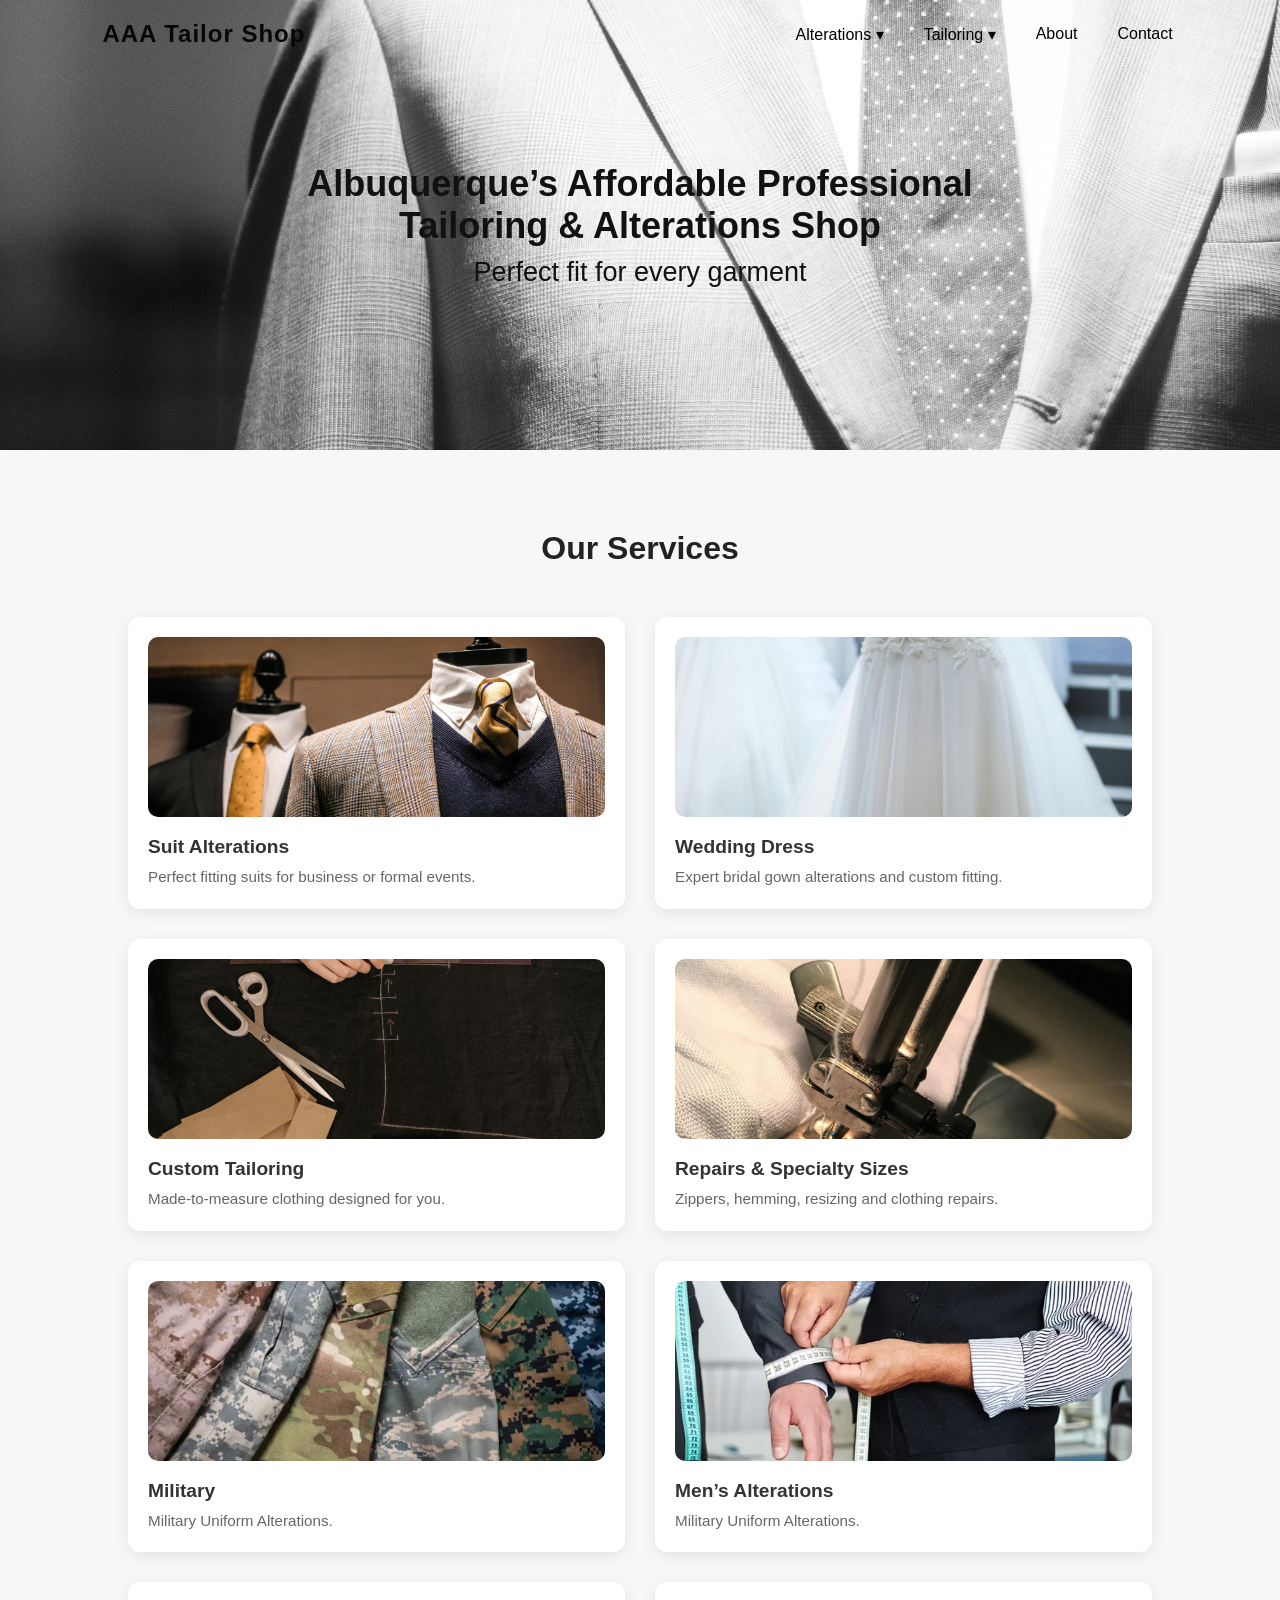
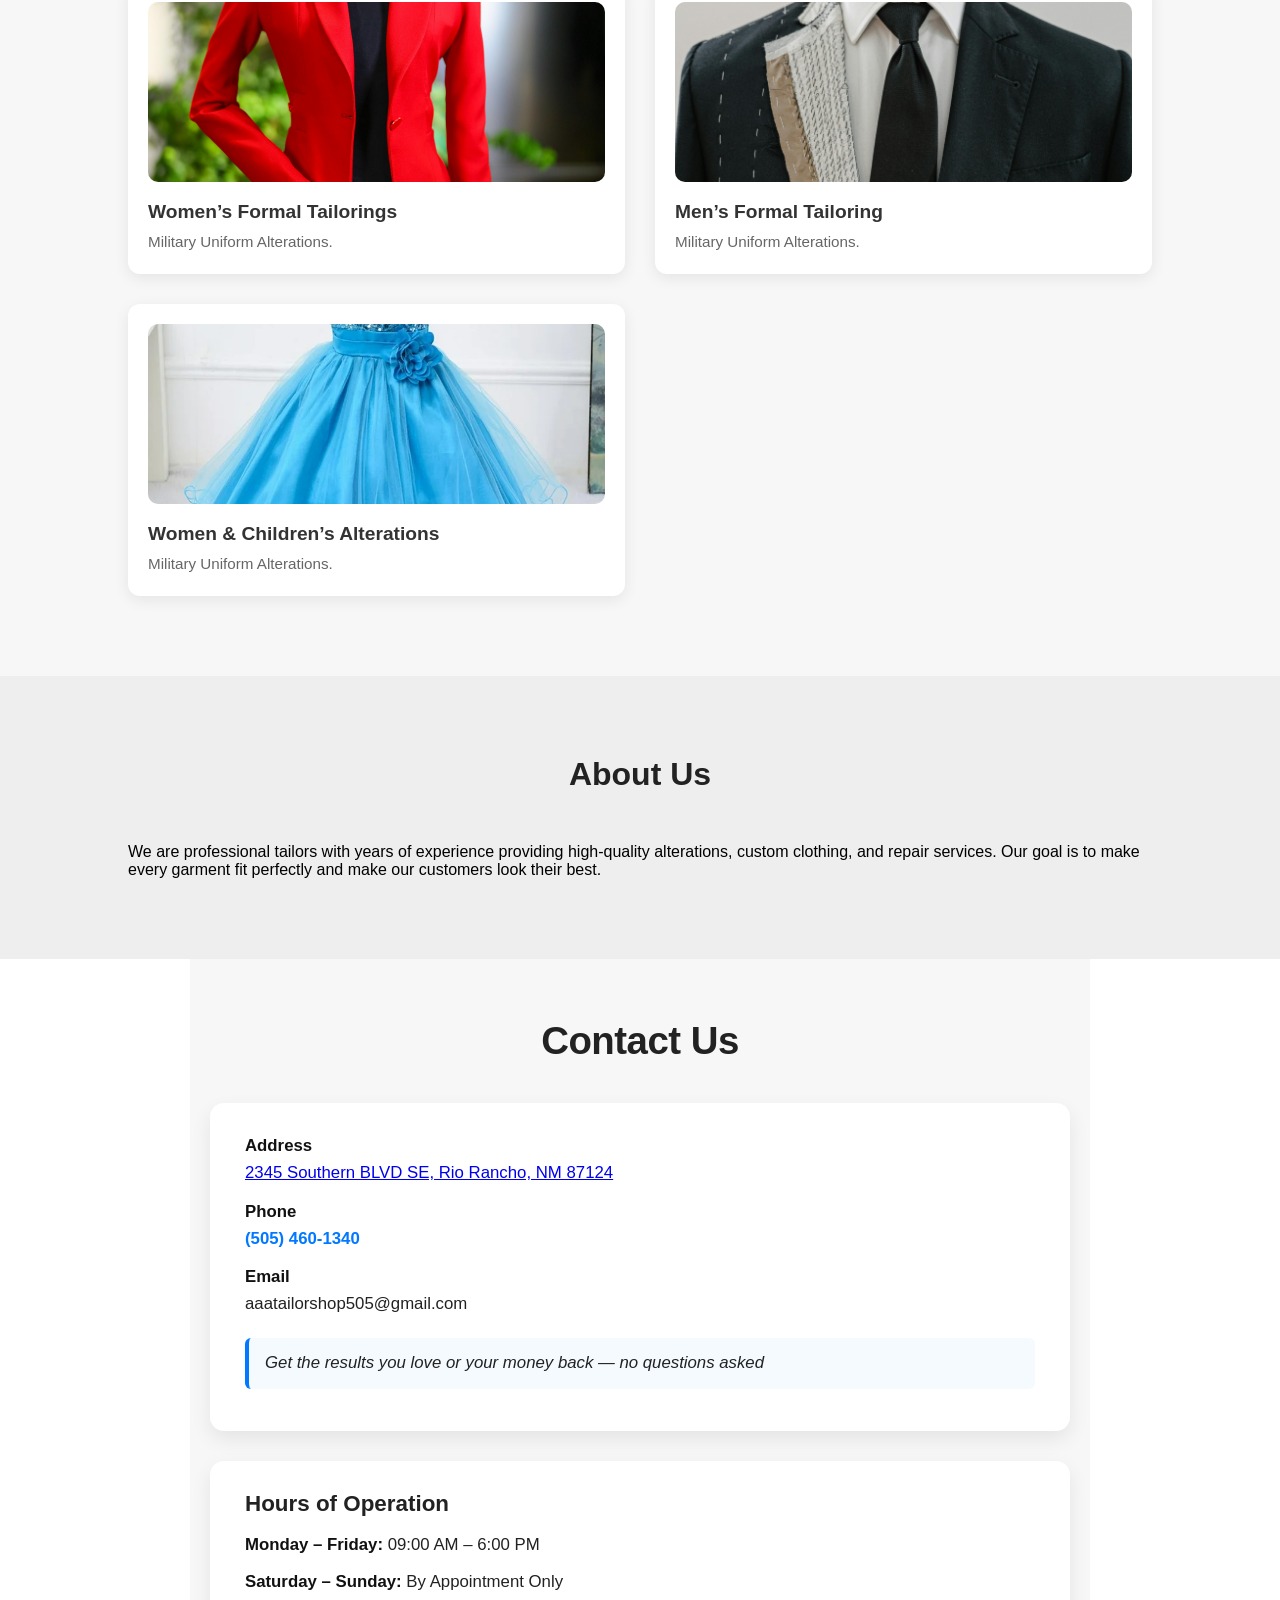
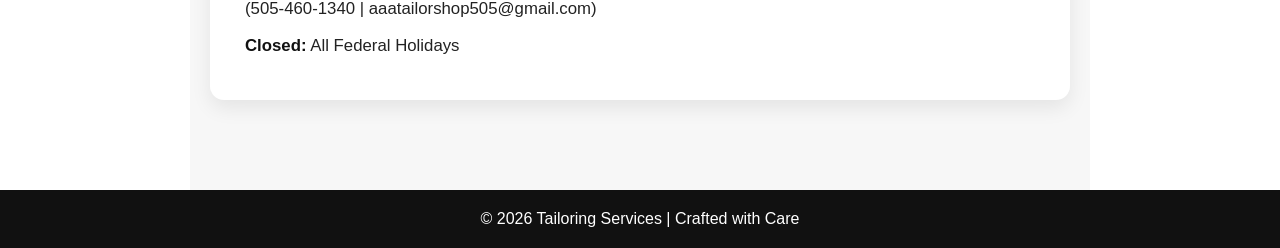
==== index.html @ 3f15ff2a "integrated css style code and fixed links" ====
<!DOCTYPE html>
<html lang="en">
<head>
<meta charset="UTF-8">
<meta name="viewport" content="width=device-width, initial-scale=1.0">

<title>AAA Tailor Shop</title>

<link rel="stylesheet" href="style.css">

</head>

<body>

<header>
    <nav>

        <h2 class="logo">AAA Tailor Shop</h2>

        <div class="hamburger" id="hamburger">
        <span></span>
        <span></span>
        <span></span>
        </div>

        <ul class="menu" id="menu">

            <!-- <li><a href="index.html">Home</a></li> -->

            <li class="dropdown">
                <a href="alterations.html">Alterations ▾</a>
                <ul class="submenu">
                    <li><a href="mensAlterations.html">Men's Alterations</a></li>
                    <li><a href="militaryUniformAlterations.html">Military Uniform Alterations</a></li>
                    <li><a href="womenAndChildrensAlteration.html">Women and Children's Alteration</a></li>
                    <li><a href="weddingAlterations.html">Wedding Alterations</a></li>
                    <li><a href="clothingRepairAndSpacialtySize.html">Clothing Repair and Specialty Sizes</a></li>
                </ul>
            </li>

            <li class="dropdown">
                <a href="tailoring.html">Tailoring ▾</a>
                <ul class="submenu">
                    <li><a href="customClothing.html">Custom Clothing</a></li>
                    <li><a href="mensFormalTailoring.html">Men's Formal Tailoring</a></li>
                    <li><a href="womensFormalTailoring.html">Women's Formal Tailoring</a></li>
                </ul>
            </li>
            <li><a href="about.html">About</a></li>
            <li><a href="contact.html">Contact</a></li>
        </ul>
    </nav>
</header>

<section class="hero">
    <div class="hero-content">
        <h2>Albuquerque’s Affordable Professional Tailoring & Alterations Shop</h2>
        <p>Perfect fit for every garment</p>
    </div>
</section>

<section id="services" class="section">

    <h2>Our Services</h2>

    <div class="services">

        <a href="suit-alterations.html" class="card">
            <img src="images/suitAlterations.png" alt="Suit Alterations">
            <h3>Suit Alterations</h3>
            <p>Perfect fitting suits for business or formal events.</p>
        </a>

        <a href="wedding-dress.html" class="card">
            <img src="images/weddingDress.png" alt="Wedding Dress">
            <h3>Wedding Dress</h3>
            <p>Expert bridal gown alterations and custom fitting.</p>
        </a>

        <a href="custom-tailoring.html" class="card">
            <img src="images/customTailoring.png" alt="Custom Tailoring">
            <h3>Custom Tailoring</h3>
            <p>Made-to-measure clothing designed for you.</p>
        </a>

        <a href="repairs.html" class="card">
            <img src="images/repairsandSpecialtySize.png" alt="Repairs & Specialty Sizes">
            <h3>Repairs & Specialty Sizes</h3>
            <p>Zippers, hemming, resizing and clothing repairs.</p>
        </a>

        <a href="military.html" class="card">
            <img src="images/militaryIndexPic.png" alt="Military">
            <h3>Military</h3>
            <p>Military Uniform Alterations.</p>
        </a>

        <a href="mens-alterations.html" class="card">
            <img src="images/mensAlterationsTailor.png" alt="Men’s Alterations">
            <h3>Men’s Alterations</h3>
            <p>Military Uniform Alterations.</p>
        </a>

        <a href="womens-formal.html" class="card">
            <img src="images/womenFormal.png" alt="Women’s Formal Tailorings">
            <h3>Women’s Formal Tailorings</h3>
            <p>Military Uniform Alterations.</p>
        </a>

        <a href="mens-formal.html" class="card">
            <img src="images/menFormalTailoring.png" alt="Men’s Formal Tailoring">
            <h3>Men’s Formal Tailoring</h3>
            <p>Military Uniform Alterations.</p>
        </a>

        <a href="women-children.html" class="card">
            <img src="images/womenAnd Child.png" alt="Women & Children’s Alterations">
            <h3>Women & Children’s Alterations</h3>
            <p>Military Uniform Alterations.</p>
        </a>

    </div>
</section>

<section id="about" class="section about">

    <h2>About Us</h2>

    <p>
    We are professional tailors with years of experience providing
    high-quality alterations, custom clothing, and repair services.
    Our goal is to make every garment fit perfectly and make our
    customers look their best.
    </p>

</section>

<section id="contact" class="section contact">

    <h2>Contact Us</h2>

    <div class="contact-card">
        <p><strong>Address</strong><br>
        <a href="https://www.google.com/maps?q=2345+Southern+BLVD+SE,+Rio+Rancho,+NM+87124" 
        target="_blank" 
        rel="noopener noreferrer">
        2345 Southern BLVD SE, Rio Rancho, NM 87124
        </a>
        </p>

        <p><strong>Phone</strong><br>
        <a id="callLink" href="tel:5054601340">(505) 460‑1340</a>
        </p>


        <p><strong>Email</strong><br>
        aaatailorshop505@gmail.com</p>

        <p class="guarantee">
            Get the results you love or your money back — no questions asked
        </p>
    </div>

    <div class="hours-card">
        <h3>Hours of Operation</h3>

        <ul>
            <li><strong>Monday – Friday:</strong> 09:00 AM – 6:00 PM</li>
            <li><strong>Saturday – Sunday:</strong> By Appointment Only  
                <br>(505-460-1340 | aaatailorshop505@gmail.com)
            </li>
            <li><strong>Closed:</strong> All Federal Holidays</li>
        </ul>
    </div>

</section>
<script src="script.js"></script>

<footer>
    <p>© 2026 Tailoring Services | Crafted with Care</p>
</footer>

</body>
</html>
---- style.css ----
/* Reset */
*{
margin:0;
padding:0;
box-sizing:border-box;
}

body{
font-family:Arial, Helvetica, sans-serif;
background:#ffffff18;
}

/* HAMBURGER */

.hamburger{
display:none;
flex-direction:column;
gap:6px;
cursor:pointer;
z-index:2000;
}

.hamburger span{
width:28px;
height:3px;
background:rgb(0, 0, 0);
border-radius:3px;
transition:0.35s;
}

/* ANIMATE INTO X */

.hamburger.active span:nth-child(1){
transform:rotate(45deg) translate(5px,5px);
background:rgb(255, 255, 255);
}

.hamburger.active span:nth-child(2){
opacity:0;
background:rgb(255, 255, 255);
}

.hamburger.active span:nth-child(3){
transform:rotate(-45deg) translate(6px,-6px);
background:rgb(255, 255, 255);
}

/* NAVBAR BASE */

header{
position:fixed;
top:0;
left:0;
width:100%;
z-index:1000;
transition:0.35s;
}

nav{
display:flex;
justify-content:space-between;
align-items:center;
padding:20px 8%;
transition:0.35s;
}

/* SOLID NAVBAR WHEN SCROLLED */

header.scrolled{
background:rgba(0, 0, 0, 0.075);
backdrop-filter:blur(10px);
box-shadow:0 4px 20px rgba(0,0,0,0.3);
}

/* smooth size change */

header.scrolled nav{
padding:12px 8%;
}

/* LOGO */
nav h2{
color:rgb(7, 7, 7);
font-size:24px;
letter-spacing:1px;
}

/* MENU */
.menu{
list-style:none;
display:flex;
gap:30px;
align-items:center;
}

.menu li{
position:relative;
}

/* LINKS */
.menu a{
text-decoration:none;
color:rgb(0, 0, 0);
font-weight:500;
font-size:16px;
padding:8px 5px;
transition:0.3s;
}

.menu a:hover{
color:#f4c542;
}

/* DROPDOWN MENU */
.submenu{
position:absolute;
top:40px;
left:0;
min-width:200px;
list-style:none;

background:rgba(255,255,255,0.08);
backdrop-filter:blur(10px);
-webkit-backdrop-filter:blur(10px);

border-radius:8px;
box-shadow:0 8px 25px rgba(0,0,0,0.25);

display:none;
flex-direction:column;
padding:8px 0;
}

/* dropdown items */
.submenu li{
width:100%;
}

/* dropdown links */
.submenu a{
display:block;
padding:12px 18px;
color:rgb(0, 0, 0);
font-size:14px;
transition:0.25s;
}

/* hover effect */
.submenu a:hover{
background:rgba(255,255,255,0.15);
padding-left:22px;
}

/* Make dropdown <li> the hover target */
.dropdown {
  position: relative;
}

/* Submenu hidden by default */
.dropdown .submenu {
  position: absolute;
  top: 100%; /* right below parent li */
  left: 0;
  min-width: 220px;

  background: rgba(255, 255, 255, 0.08); /* transparent glass effect */
  backdrop-filter: blur(10px);
  -webkit-backdrop-filter: blur(10px);

  border-radius: 8px;
  box-shadow: 0 8px 25px rgba(0, 0, 0, 0.25);

  display: flex;
  flex-direction: column;
  opacity: 0;         /* hidden initially */
  visibility: hidden;
  transition: opacity 0.25s ease, visibility 0.25s ease;
  z-index: 1000;
}

/* Show submenu when hovering over the entire dropdown <li> */
/* SHOW SUBMENU ON HOVER (entire <li>) */
.dropdown:hover .submenu {
  opacity: 1;
  visibility: visible;
}

/* SUBMENU LINKS */
.dropdown .submenu a {
  padding: 12px 18px;
  color: rgb(0, 0, 0); /* keep text readable on transparent bg */
  text-decoration: none;
  display: block;
  transition: background 0.25s, color 0.25s;
  font-weight: 500;
  font-size: 14px;
  white-space: nowrap;
}

/* HOVER EFFECT FOR LINKS */
.dropdown .submenu a:hover {
  background: rgba(255, 255, 255, 0.15); /* slightly brighter on hover */
  color: #f4c542; /* accent color */
}

/* Optional: fade-in animation */
.dropdown .submenu {
  pointer-events: auto; /* ensure links are clickable */
}

/* HERO (so nav sits on top nicely) */
.hero{
position: relative;
background: url("images/suit.png") center/cover no-repeat;
height: 450px;
display: flex;
align-items: center;
justify-content: center;
text-align: center;
color: white;
}

/* dark overlay so text is readable */

.hero::before{
content:"";
position:absolute;
top:0;
left:0;
width:100%;
height:100%;
background:rgba(166, 166, 166, 0);
}

.hero-content{
position: relative;
z-index: 2;
max-width:800px;
padding:20px;
/* background:rgba(13, 13, 13, 0.062); */
}

.hero h2{
font-size:36px;
margin-bottom:10px;
color: #111;
}

.hero p{
font-size:27px;
color: #111;
}

.section{
    padding:80px 10%;
    background:#f7f7f7;
}

.services{
    display:grid;
    grid-template-columns:repeat(auto-fit,minmax(450px,1fr));
    gap:30px;
}

.card{
    display:block;
    text-decoration:none;
    color:#333;
    background:white;
    padding:20px;
    border-radius:12px;
    box-shadow:0 4px 15px rgba(0,0,0,0.08);
    transition:all 0.3s ease;
    overflow:hidden;
}

.card:hover{
    transform:translateY(-6px);
    box-shadow:0 10px 25px rgba(0,0,0,0.12);
}

.card img{
    width:100%;
    height:180px;
    object-fit:cover;
    border-radius:10px;
    margin-bottom:15px;
    transition:transform 0.3s ease;
}

.card:hover img{
    transform:scale(1.05);
}

.card h3{
    font-size:1.2rem;
    margin-bottom:8px;
}

.section h2{
    text-align:center;
    font-size:2rem;
    margin-bottom:50px;
    color:#222;
}

.card p{
    font-size:0.95rem;
    color:#666;
    line-height:1.5;
}

.about{
background:#eee;
}

/* --- Contact Section Styling --- */

#contact {
    max-width: 900px;
    margin: 0 auto;
    padding: 60px 20px;
    font-family: "Inter", Arial, sans-serif;
    color: #222;
}

#contact h2 {
    font-size: 2.4rem;
    text-align: center;
    margin-bottom: 40px;
    font-weight: 700;
    letter-spacing: -0.5px;
}

.contact-card,
.hours-card {
    background: #ffffff;
    padding: 30px 35px;
    margin-bottom: 30px;
    border-radius: 14px;
    box-shadow: 0 8px 20px rgba(0,0,0,0.08);
    transition: transform 0.2s ease, box-shadow 0.2s ease;
}

.contact-card:hover,
.hours-card:hover {
    transform: translateY(-4px);
    box-shadow: 0 12px 28px rgba(0,0,0,0.12);
}

.contact-card p,
.hours-card p,
.hours-card li {
    font-size: 1.05rem;
    line-height: 1.6;
    margin-bottom: 12px;
}

.contact-card strong,
.hours-card strong {
    font-weight: 600;
    color: #111;
}

/* --- Map Link Styling --- */

#contact a#mapLink {
    color: #1180ff;
    font-weight: 600;
    text-decoration: none;
    border-bottom: 2px solid transparent;
    padding-bottom: 2px;
    transition: color 0.2s ease, border-color 0.2s ease;
}

#contact a#mapLink:hover {
    color: #005fcc;
    border-color: #005fcc;
}

#contact a#mapLink:active {
    color: #003f88;
}

/* Optional: subtle icon animation if you add a pin emoji */
#contact a#mapLink:hover .pin {
    transform: translateY(-2px);
}

/* --- Phone Link Styling --- */

#contact a#callLink {
    color: #0078ff;
    font-weight: 600;
    text-decoration: none;
    border-bottom: 2px solid transparent;
    padding-bottom: 2px;
    transition: color 0.2s ease, border-color 0.2s ease;
}

#contact a#callLink:hover {
    color: #005fcc;
    border-color: #005fcc;
}

#contact a#callLink:active {
    color: #003f88;
}

.guarantee {
    margin-top: 20px;
    padding: 12px 16px;
    background: #f5faff;
    border-left: 4px solid #0078ff;
    border-radius: 6px;
    font-style: italic;
}

.hours-card h3 {
    font-size: 1.4rem;
    margin-bottom: 15px;
    font-weight: 600;
}

.hours-card ul {
    list-style: none;
    padding: 0;
}

.hours-card li {
    margin-bottom: 10px;
}

footer{
background:#111;
color:white;
text-align:center;
padding:20px;
}



/* MOBILE MENU */

@media (max-width:750px){

.hamburger{
display:flex;
}

.menu{
position:fixed;
top:0;
right:-100%;
height:100vh;
width:260px;

background:rgba(0, 0, 0, 0.493);
backdrop-filter:blur(12px);

flex-direction:column;
align-items:flex-start;
padding:100px 30px;
gap:20px;

transition:0.4s ease;
}

.menu.active{
right:0;
}

/* links */

.menu a{
font-size:18px;
color:white;
}

/* dropdown */

.submenu{
display:none;
flex-direction:column;
gap:8px;

margin-top:10px;
margin-left:15px;
background:rgba(207, 26, 26, 0.751);

position:relative;   /* important */
top:auto;
left:auto;

width:100%;
}
.submenu a{
    color: #ffffff;
}

.dropdown{
position:relative;
}

.dropdown.active .submenu{
display:flex;
}

/* prevent body scroll */

body.menu-open{
overflow:hidden;
}

#contact {
  padding: 40px 15px;
}

.contact-card,
.hours-card {
  padding: 25px 20px;
}


}
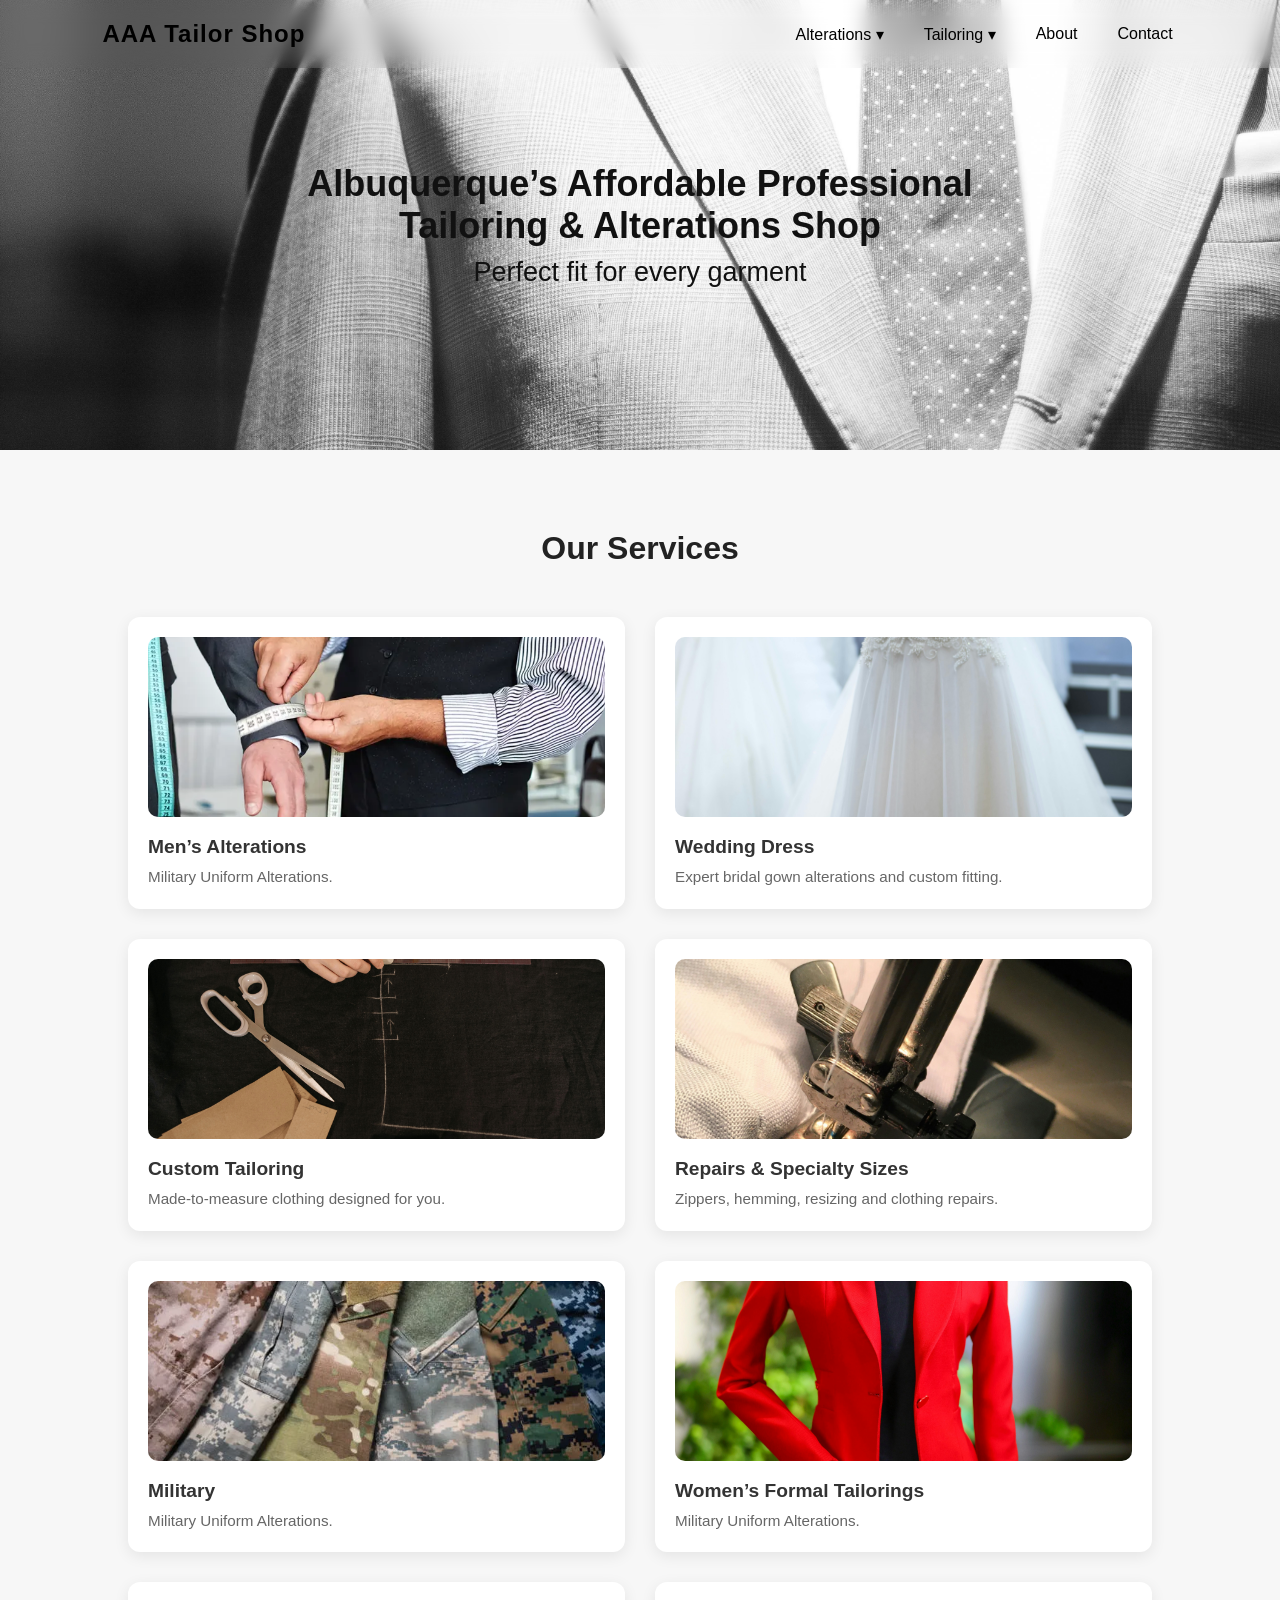
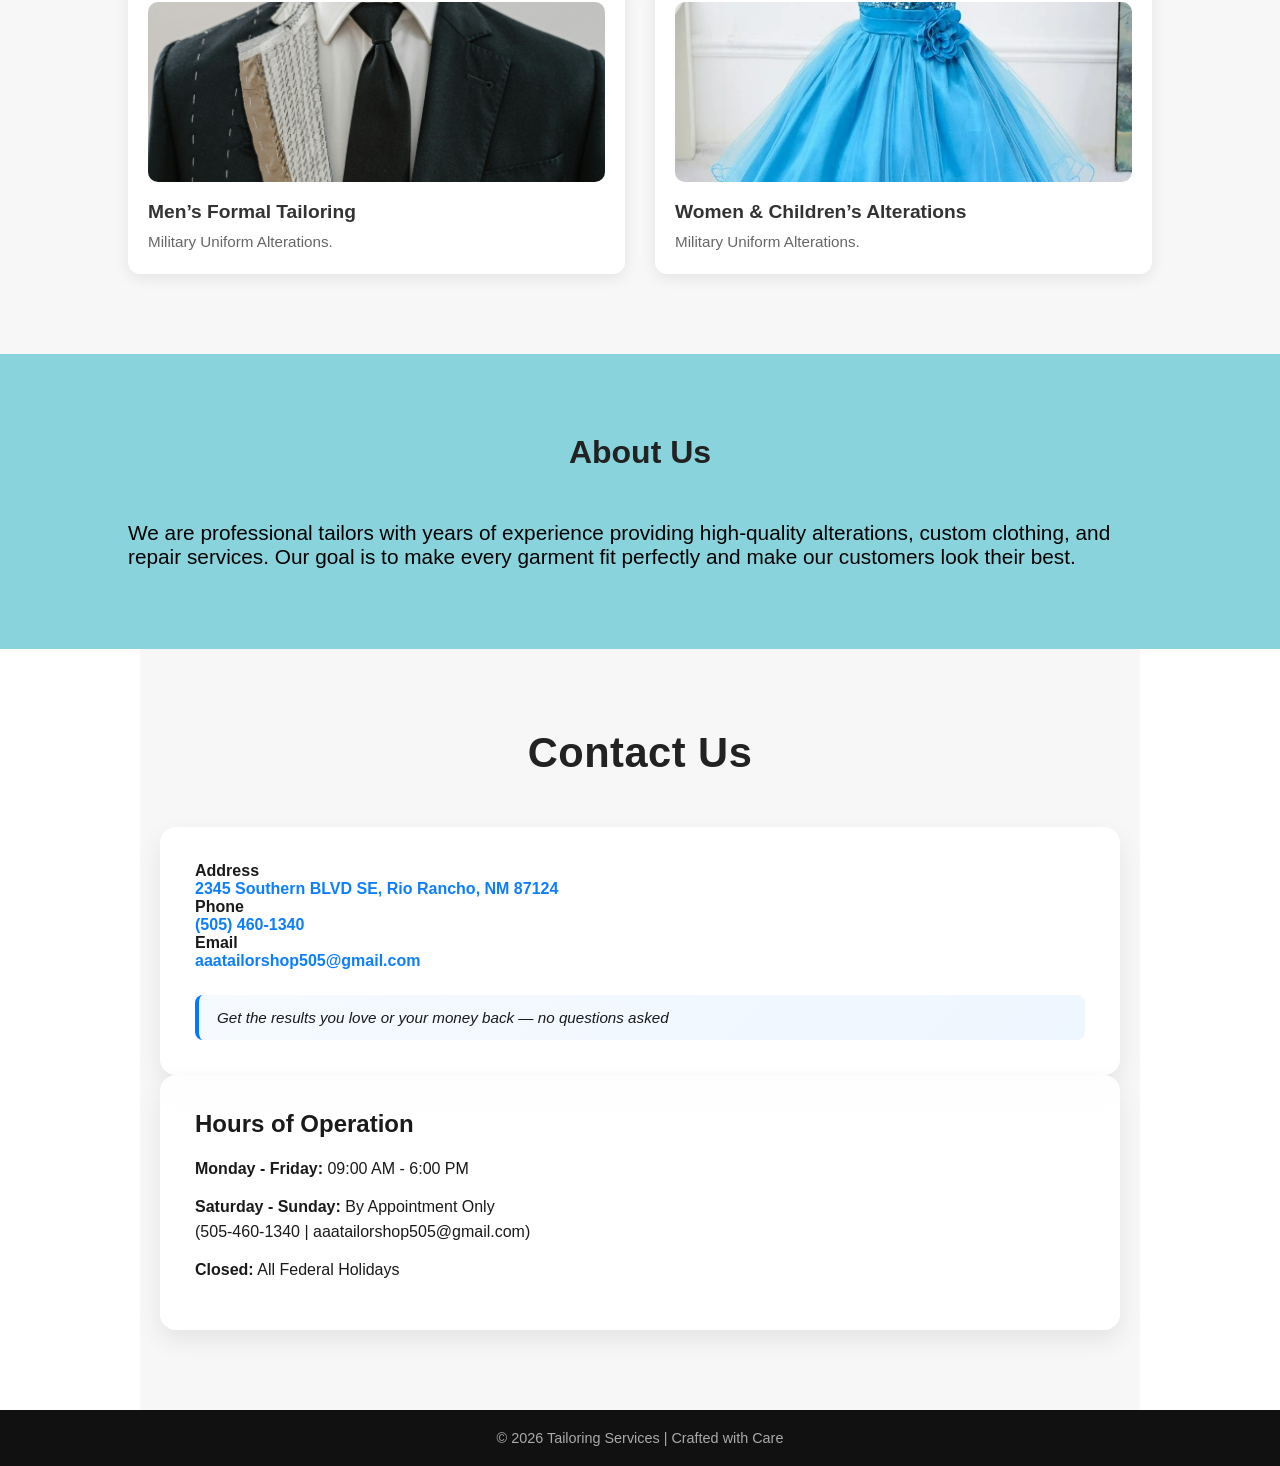
==== commit 7c9f32e5: "fixed bugs with the the menu bar" ====
--- a/index.html
+++ b/index.html
@@ -7,6 +7,8 @@
 <title>AAA Tailor Shop</title>
 
 <link rel="stylesheet" href="style.css">
+<link rel="stylesheet" href="header.css">
+<link rel="stylesheet" href="footer.css">
 
 </head>
 
@@ -17,7 +19,7 @@
 
         <h2 class="logo">AAA Tailor Shop</h2>
 
-        <div class="hamburger" id="hamburger">
+        <div class="hamburger" id="hamburger" aria-label="Menu" role="button">
         <span></span>
         <span></span>
         <span></span>
@@ -65,55 +67,55 @@
 
     <div class="services">
 
-        <a href="suit-alterations.html" class="card">
+        <!-- <a href="menFormalTailoring.css" class="card">
             <img src="images/suitAlterations.png" alt="Suit Alterations">
             <h3>Suit Alterations</h3>
             <p>Perfect fitting suits for business or formal events.</p>
+        </a> -->
+
+        <a href="mensAlterations.html" class="card">
+            <img src="images/mensAlterationsTailor.png" alt="Men’s Alterations">
+            <h3>Men’s Alterations</h3>
+            <p>Military Uniform Alterations.</p>
         </a>
 
-        <a href="wedding-dress.html" class="card">
+        <a href="weddingAlterations.html" class="card">
             <img src="images/weddingDress.png" alt="Wedding Dress">
             <h3>Wedding Dress</h3>
             <p>Expert bridal gown alterations and custom fitting.</p>
         </a>
 
-        <a href="custom-tailoring.html" class="card">
+        <a href="customClothing.html" class="card">
             <img src="images/customTailoring.png" alt="Custom Tailoring">
             <h3>Custom Tailoring</h3>
             <p>Made-to-measure clothing designed for you.</p>
         </a>
 
-        <a href="repairs.html" class="card">
+        <a href="clothingRepairAndSpacialtySize.html" class="card">
             <img src="images/repairsandSpecialtySize.png" alt="Repairs & Specialty Sizes">
             <h3>Repairs & Specialty Sizes</h3>
             <p>Zippers, hemming, resizing and clothing repairs.</p>
         </a>
 
-        <a href="military.html" class="card">
+        <a href="militaryUniformAlterations.html" class="card">
             <img src="images/militaryIndexPic.png" alt="Military">
             <h3>Military</h3>
             <p>Military Uniform Alterations.</p>
         </a>
 
-        <a href="mens-alterations.html" class="card">
-            <img src="images/mensAlterationsTailor.png" alt="Men’s Alterations">
-            <h3>Men’s Alterations</h3>
-            <p>Military Uniform Alterations.</p>
-        </a>
-
-        <a href="womens-formal.html" class="card">
+        <a href="womensFormalTailoring.html" class="card">
             <img src="images/womenFormal.png" alt="Women’s Formal Tailorings">
             <h3>Women’s Formal Tailorings</h3>
             <p>Military Uniform Alterations.</p>
         </a>
 
-        <a href="mens-formal.html" class="card">
+        <a href="mensFormalTailoring.html" class="card">
             <img src="images/menFormalTailoring.png" alt="Men’s Formal Tailoring">
             <h3>Men’s Formal Tailoring</h3>
             <p>Military Uniform Alterations.</p>
         </a>
 
-        <a href="women-children.html" class="card">
+        <a href="womenAndChildrensAlteration.html" class="card">
             <img src="images/womenAnd Child.png" alt="Women & Children’s Alterations">
             <h3>Women & Children’s Alterations</h3>
             <p>Military Uniform Alterations.</p>
@@ -153,8 +155,10 @@
         </p>
 
 
-        <p><strong>Email</strong><br>
-        aaatailorshop505@gmail.com</p>
+        <p><strong>Email</strong><br></p>
+        <a href="contact.html"> <!-- href="mailto:aaatailorshop505@gmail.com" -->
+        aaatailorshop505@gmail.com
+        </a>
 
         <p class="guarantee">
             Get the results you love or your money back — no questions asked
@@ -165,8 +169,8 @@
         <h3>Hours of Operation</h3>
 
         <ul>
-            <li><strong>Monday – Friday:</strong> 09:00 AM – 6:00 PM</li>
-            <li><strong>Saturday – Sunday:</strong> By Appointment Only  
+            <li><strong>Monday - Friday:</strong> 09:00 AM - 6:00 PM</li>
+            <li><strong>Saturday - Sunday:</strong> By Appointment Only  
                 <br>(505-460-1340 | aaatailorshop505@gmail.com)
             </li>
             <li><strong>Closed:</strong> All Federal Holidays</li>
--- a/style.css
+++ b/style.css
@@ -8,204 +8,6 @@
 body{
 font-family:Arial, Helvetica, sans-serif;
 background:#ffffff18;
-}
-
-/* HAMBURGER */
-
-.hamburger{
-display:none;
-flex-direction:column;
-gap:6px;
-cursor:pointer;
-z-index:2000;
-}
-
-.hamburger span{
-width:28px;
-height:3px;
-background:rgb(0, 0, 0);
-border-radius:3px;
-transition:0.35s;
-}
-
-/* ANIMATE INTO X */
-
-.hamburger.active span:nth-child(1){
-transform:rotate(45deg) translate(5px,5px);
-background:rgb(255, 255, 255);
-}
-
-.hamburger.active span:nth-child(2){
-opacity:0;
-background:rgb(255, 255, 255);
-}
-
-.hamburger.active span:nth-child(3){
-transform:rotate(-45deg) translate(6px,-6px);
-background:rgb(255, 255, 255);
-}
-
-/* NAVBAR BASE */
-
-header{
-position:fixed;
-top:0;
-left:0;
-width:100%;
-z-index:1000;
-transition:0.35s;
-}
-
-nav{
-display:flex;
-justify-content:space-between;
-align-items:center;
-padding:20px 8%;
-transition:0.35s;
-}
-
-/* SOLID NAVBAR WHEN SCROLLED */
-
-header.scrolled{
-background:rgba(0, 0, 0, 0.075);
-backdrop-filter:blur(10px);
-box-shadow:0 4px 20px rgba(0,0,0,0.3);
-}
-
-/* smooth size change */
-
-header.scrolled nav{
-padding:12px 8%;
-}
-
-/* LOGO */
-nav h2{
-color:rgb(7, 7, 7);
-font-size:24px;
-letter-spacing:1px;
-}
-
-/* MENU */
-.menu{
-list-style:none;
-display:flex;
-gap:30px;
-align-items:center;
-}
-
-.menu li{
-position:relative;
-}
-
-/* LINKS */
-.menu a{
-text-decoration:none;
-color:rgb(0, 0, 0);
-font-weight:500;
-font-size:16px;
-padding:8px 5px;
-transition:0.3s;
-}
-
-.menu a:hover{
-color:#f4c542;
-}
-
-/* DROPDOWN MENU */
-.submenu{
-position:absolute;
-top:40px;
-left:0;
-min-width:200px;
-list-style:none;
-
-background:rgba(255,255,255,0.08);
-backdrop-filter:blur(10px);
--webkit-backdrop-filter:blur(10px);
-
-border-radius:8px;
-box-shadow:0 8px 25px rgba(0,0,0,0.25);
-
-display:none;
-flex-direction:column;
-padding:8px 0;
-}
-
-/* dropdown items */
-.submenu li{
-width:100%;
-}
-
-/* dropdown links */
-.submenu a{
-display:block;
-padding:12px 18px;
-color:rgb(0, 0, 0);
-font-size:14px;
-transition:0.25s;
-}
-
-/* hover effect */
-.submenu a:hover{
-background:rgba(255,255,255,0.15);
-padding-left:22px;
-}
-
-/* Make dropdown <li> the hover target */
-.dropdown {
-  position: relative;
-}
-
-/* Submenu hidden by default */
-.dropdown .submenu {
-  position: absolute;
-  top: 100%; /* right below parent li */
-  left: 0;
-  min-width: 220px;
-
-  background: rgba(255, 255, 255, 0.08); /* transparent glass effect */
-  backdrop-filter: blur(10px);
-  -webkit-backdrop-filter: blur(10px);
-
-  border-radius: 8px;
-  box-shadow: 0 8px 25px rgba(0, 0, 0, 0.25);
-
-  display: flex;
-  flex-direction: column;
-  opacity: 0;         /* hidden initially */
-  visibility: hidden;
-  transition: opacity 0.25s ease, visibility 0.25s ease;
-  z-index: 1000;
-}
-
-/* Show submenu when hovering over the entire dropdown <li> */
-/* SHOW SUBMENU ON HOVER (entire <li>) */
-.dropdown:hover .submenu {
-  opacity: 1;
-  visibility: visible;
-}
-
-/* SUBMENU LINKS */
-.dropdown .submenu a {
-  padding: 12px 18px;
-  color: rgb(0, 0, 0); /* keep text readable on transparent bg */
-  text-decoration: none;
-  display: block;
-  transition: background 0.25s, color 0.25s;
-  font-weight: 500;
-  font-size: 14px;
-  white-space: nowrap;
-}
-
-/* HOVER EFFECT FOR LINKS */
-.dropdown .submenu a:hover {
-  background: rgba(255, 255, 255, 0.15); /* slightly brighter on hover */
-  color: #f4c542; /* accent color */
-}
-
-/* Optional: fade-in animation */
-.dropdown .submenu {
-  pointer-events: auto; /* ensure links are clickable */
 }
 
 /* HERO (so nav sits on top nicely) */
@@ -311,215 +113,15 @@
 }
 
 .about{
-background:#eee;
+background:#00a2b476;
 }
-
-/* --- Contact Section Styling --- */
-
-#contact {
-    max-width: 900px;
-    margin: 0 auto;
-    padding: 60px 20px;
-    font-family: "Inter", Arial, sans-serif;
-    color: #222;
+.about p{
+    font-size: 1.3rem;
 }
-
-#contact h2 {
-    font-size: 2.4rem;
-    text-align: center;
-    margin-bottom: 40px;
-    font-weight: 700;
-    letter-spacing: -0.5px;
-}
-
-.contact-card,
-.hours-card {
-    background: #ffffff;
-    padding: 30px 35px;
-    margin-bottom: 30px;
-    border-radius: 14px;
-    box-shadow: 0 8px 20px rgba(0,0,0,0.08);
-    transition: transform 0.2s ease, box-shadow 0.2s ease;
-}
-
-.contact-card:hover,
-.hours-card:hover {
-    transform: translateY(-4px);
-    box-shadow: 0 12px 28px rgba(0,0,0,0.12);
-}
-
-.contact-card p,
-.hours-card p,
-.hours-card li {
-    font-size: 1.05rem;
-    line-height: 1.6;
-    margin-bottom: 12px;
-}
-
-.contact-card strong,
-.hours-card strong {
-    font-weight: 600;
-    color: #111;
-}
-
-/* --- Map Link Styling --- */
-
-#contact a#mapLink {
-    color: #1180ff;
-    font-weight: 600;
-    text-decoration: none;
-    border-bottom: 2px solid transparent;
-    padding-bottom: 2px;
-    transition: color 0.2s ease, border-color 0.2s ease;
-}
-
-#contact a#mapLink:hover {
-    color: #005fcc;
-    border-color: #005fcc;
-}
-
-#contact a#mapLink:active {
-    color: #003f88;
-}
-
-/* Optional: subtle icon animation if you add a pin emoji */
-#contact a#mapLink:hover .pin {
-    transform: translateY(-2px);
-}
-
-/* --- Phone Link Styling --- */
-
-#contact a#callLink {
-    color: #0078ff;
-    font-weight: 600;
-    text-decoration: none;
-    border-bottom: 2px solid transparent;
-    padding-bottom: 2px;
-    transition: color 0.2s ease, border-color 0.2s ease;
-}
-
-#contact a#callLink:hover {
-    color: #005fcc;
-    border-color: #005fcc;
-}
-
-#contact a#callLink:active {
-    color: #003f88;
-}
-
-.guarantee {
-    margin-top: 20px;
-    padding: 12px 16px;
-    background: #f5faff;
-    border-left: 4px solid #0078ff;
-    border-radius: 6px;
-    font-style: italic;
-}
-
-.hours-card h3 {
-    font-size: 1.4rem;
-    margin-bottom: 15px;
-    font-weight: 600;
-}
-
-.hours-card ul {
-    list-style: none;
-    padding: 0;
-}
-
-.hours-card li {
-    margin-bottom: 10px;
-}
-
-footer{
-background:#111;
-color:white;
-text-align:center;
-padding:20px;
-}
-
-
 
 /* MOBILE MENU */
 
 @media (max-width:750px){
 
-.hamburger{
-display:flex;
-}
-
-.menu{
-position:fixed;
-top:0;
-right:-100%;
-height:100vh;
-width:260px;
-
-background:rgba(0, 0, 0, 0.493);
-backdrop-filter:blur(12px);
-
-flex-direction:column;
-align-items:flex-start;
-padding:100px 30px;
-gap:20px;
-
-transition:0.4s ease;
-}
-
-.menu.active{
-right:0;
-}
-
-/* links */
-
-.menu a{
-font-size:18px;
-color:white;
-}
-
-/* dropdown */
-
-.submenu{
-display:none;
-flex-direction:column;
-gap:8px;
-
-margin-top:10px;
-margin-left:15px;
-background:rgba(207, 26, 26, 0.751);
-
-position:relative;   /* important */
-top:auto;
-left:auto;
-
-width:100%;
-}
-.submenu a{
-    color: #ffffff;
-}
-
-.dropdown{
-position:relative;
-}
-
-.dropdown.active .submenu{
-display:flex;
-}
-
-/* prevent body scroll */
-
-body.menu-open{
-overflow:hidden;
-}
-
-#contact {
-  padding: 40px 15px;
-}
-
-.contact-card,
-.hours-card {
-  padding: 25px 20px;
-}
-
 
 }
--- a/header.css
+++ b/header.css
@@ -0,0 +1,243 @@
+/* --- HEADER BASE --- */
+header {
+  position: fixed;
+  top: 0;
+  left: 0;
+  width: 100%;
+  z-index: 1000;
+  transition: 0.35s;
+  backdrop-filter: blur(10px);
+}
+
+/* NAVBAR */
+nav {
+  display: flex;
+  justify-content: space-between;
+  align-items: center;
+  padding: 20px 8%;
+  transition: 0.35s;
+}
+
+/* SCROLL EFFECT */
+header.scrolled {
+  background: rgba(0, 0, 0, 0.075);
+  backdrop-filter: blur(10px);
+  box-shadow: 0 4px 20px rgba(0, 0, 0, 0.3);
+}
+
+header.scrolled nav {
+  padding: 12px 8%;
+}
+
+/* LOGO */
+nav h2 {
+  font-size: 24px;
+  letter-spacing: 1px;
+}
+
+nav h2 a {
+  text-decoration: none;
+  color: rgb(7, 7, 7);
+}
+
+/* MENU */
+.menu {
+  list-style: none;
+  display: flex;
+  gap: 30px;
+  align-items: center;
+}
+
+.menu li {
+  position: relative;
+}
+
+.menu a {
+  text-decoration: none;
+  color: rgb(0, 0, 0);
+  font-weight: 500;
+  font-size: 16px;
+  padding: 8px 5px;
+  transition: 0.3s;
+}
+
+.menu a:hover {
+  color: #f4c542;
+}
+
+/* --- HAMBURGER --- */
+.hamburger {
+  display: none;
+  flex-direction: column;
+  gap: 6px;
+  cursor: pointer;
+  z-index: 2000;
+}
+
+.hamburger span {
+  width: 28px;
+  height: 3px;
+  background: rgb(0, 0, 0);
+  border-radius: 3px;
+  transition: 0.35s;
+}
+
+/* HAMBURGER ANIMATION TO X */
+.hamburger.active span:nth-child(1) {
+  transform: rotate(45deg) translate(5px, 5px);
+  background: #fff;
+}
+
+.hamburger.active span:nth-child(2) {
+  opacity: 0;
+  background: #fff;
+}
+
+.hamburger.active span:nth-child(3) {
+  transform: rotate(-45deg) translate(6px, -6px);
+  background: #fff;
+}
+
+/* --- DROPDOWN MENU --- */
+.dropdown {
+  position: relative;
+}
+
+/* SUBMENU BASE */
+.submenu {
+  position: absolute;
+  top: 100%;
+  left: 0;
+  min-width: 220px;
+  background: rgba(1, 1, 1, 0.718);
+  border-radius: 12px;
+  border: 1px solid rgba(0, 0, 0, 0.06);
+  box-shadow: 0 20px 45px rgba(0, 0, 0, 0.15);
+  display: flex;
+  flex-direction: column;
+  padding: 5px 0;
+  opacity: 0;
+  visibility: hidden;
+  transform: translateY(10px) scale(0.96);
+  transition: opacity 0.25s ease, transform 0.25s ease, visibility 0.25s;
+  z-index: 1000;
+  list-style: none;   /* removes bullets */
+  margin: 0; 
+}
+
+/* SUBMENU LINKS */
+.submenu a {
+  display: block;
+  padding: 12px 18px;
+  color: #ffffff;
+  font-size: 16px;
+  font-weight: 500;
+  text-decoration: none;
+  white-space: nowrap;
+  transition: all 0.25s ease;
+}
+.submenu li {
+  margin: 0;
+  padding: 0;
+}
+
+.submenu a:hover {
+  background: rgba(1, 1, 1, 0.482);
+  color: #f4c542;
+  padding-left: 22px;
+}
+
+.submenu li:not(:last-child) {
+  border-bottom: 1px solid rgba(0, 0, 0, 0.05);
+}
+
+/* --- DESKTOP HOVER ON LINK --- */
+@media (min-width: 751px) {
+  .dropdown:hover > a,
+  .dropdown:hover .submenu {
+    opacity: 1;
+    visibility: visible;
+    transform: translateY(0) scale(1);
+}
+  .submenu {
+    transition: opacity 0.25s ease, transform 0.25s ease, visibility 0.25s;
+  }
+}
+
+/* --- MOBILE MENU --- */
+@media (max-width: 750px) {
+  .hamburger {
+    display: flex;
+  }
+
+  .menu {
+    position: fixed;
+    top: 0;
+    right: -100%;
+    height: 100vh;
+    width: 290px;
+    background: rgba(0, 0, 0, 0.85);
+    backdrop-filter: blur(12px);
+    flex-direction: column;
+    align-items: flex-start;
+    padding: 100px 30px;
+    gap: 20px;
+    transition: right 0.3s ease-out;
+  }
+
+  .menu.active {
+    right: 0;
+  }
+
+  .menu a {
+    font-size: 18px;
+    color: white;
+    padding: 3px 0;
+    width: 100%;
+    transition: background 0.2s ease;
+  }
+
+  .menu a:hover {
+    background: rgba(255, 255, 255, 0.1);
+    border-radius: 6px;
+  }
+
+  /* MOBILE SUBMENU */
+  .submenu {
+    position: relative;
+    top: auto;
+    left: auto;
+    background: rgba(0,0,0,0.414);
+    border-radius: 8px;
+    padding: 3px;
+    max-height: 0;
+    overflow: hidden;
+    transition: max-height 0.3s ease;
+    width: 100%;
+    opacity: 1;
+    visibility: visible;
+    transform: none;
+  }
+
+  .submenu a {
+    color: #fff;
+    padding: 8px 12px;
+    font-size: 17px;
+  }
+
+  .dropdown.active .submenu {
+    max-height: 500px;
+  }
+
+  body.menu-open {
+    overflow: hidden;
+  }
+}
+
+/* SHOW SUBMENU WHEN CLICKED ON ANY SCREEN */
+.dropdown.active .submenu {
+  opacity: 1;
+  visibility: visible;
+  transform: translateY(0) scale(1);
+  max-height: 500px; /* ensures mobile and desktop click works */
+}
--- a/footer.css
+++ b/footer.css
@@ -0,0 +1,176 @@
+/* --- Contact Section Styling --- */
+/* CONTACT SECTION */
+
+#contact{
+max-width:1000px;
+margin:auto;
+padding:80px 20px;
+font-family:"Inter",sans-serif;
+color:#1a1a1a;
+}
+
+#contact h2{
+text-align:center;
+font-size:2.6rem;
+margin-bottom:50px;
+font-weight:700;
+letter-spacing:.5px;
+}
+
+/* GRID */
+
+.contact-grid{
+display:grid;
+grid-template-columns:1fr 1fr;
+gap:30px;
+}
+
+/* CARDS */
+
+.contact-card,
+.hours-card{
+
+background:rgba(255,255,255,0.9);
+backdrop-filter:blur(10px);
+
+border-radius:16px;
+
+padding:35px;
+
+box-shadow:
+0 10px 25px rgba(0,0,0,0.08);
+
+transition:all .25s ease;
+}
+
+.contact-card:hover,
+.hours-card:hover{
+transform:translateY(-6px);
+box-shadow:
+0 18px 35px rgba(0,0,0,0.12);
+}
+
+/* CONTACT ITEMS */
+
+.contact-item{
+display:flex;
+gap:15px;
+margin-bottom:18px;
+align-items:flex-start;
+}
+
+.icon{
+font-size:1.4rem;
+margin-top:2px;
+}
+
+/* LINKS */
+
+#contact a{
+color:#0c7eff;
+font-weight:600;
+text-decoration:none;
+border-bottom:2px solid transparent;
+transition:all .2s ease;
+}
+
+#contact a:hover{
+color:#005fcc;
+border-color:#005fcc;
+}
+
+/* GUARANTEE */
+
+.guarantee{
+
+margin-top:25px;
+
+padding:14px 18px;
+
+background:linear-gradient(
+135deg,
+#f6faff,
+#eef6ff
+);
+
+border-left:4px solid #0078ff;
+
+border-radius:8px;
+
+font-style:italic;
+
+font-size:.95rem;
+}
+
+/* HOURS */
+
+.hours-card h3{
+font-size:1.5rem;
+margin-bottom:18px;
+}
+
+.hours-card ul{
+list-style:none;
+padding:0;
+}
+
+.hours-card li{
+margin-bottom:12px;
+line-height:1.6;
+}
+
+/* --- Map Link Styling --- */
+
+#contact a#mapLink {
+    color: #0c7eff;
+    font-weight: 600;
+    text-decoration: none;
+    border-bottom: 2px solid transparent;
+    padding-bottom: 2px;
+    transition: color 0.2s ease, border-color 0.2s ease;
+}
+
+#contact a#mapLink:hover {
+    color: #005fcc;
+    border-color: #005fcc;
+}
+
+#contact a#mapLink:active {
+    color: #003f88;
+}
+
+/* Optional: subtle icon animation if you add a pin emoji */
+#contact a#mapLink:hover .pin {
+    transform: translateY(-2px);
+}
+
+
+
+/* FOOTER */
+
+footer{
+background:#111;
+color:#aaa;
+text-align:center;
+padding:20px;
+font-size:0.9rem;
+}
+
+@media (max-width:750px) {
+.contact-grid{
+grid-template-columns:1fr;
+}
+
+#contact{
+padding:60px 18px;
+}
+
+.contact-card,
+.hours-card {
+padding: 24px 20px;
+}
+
+#contact h2 {
+font-size: 2rem;
+}
+}
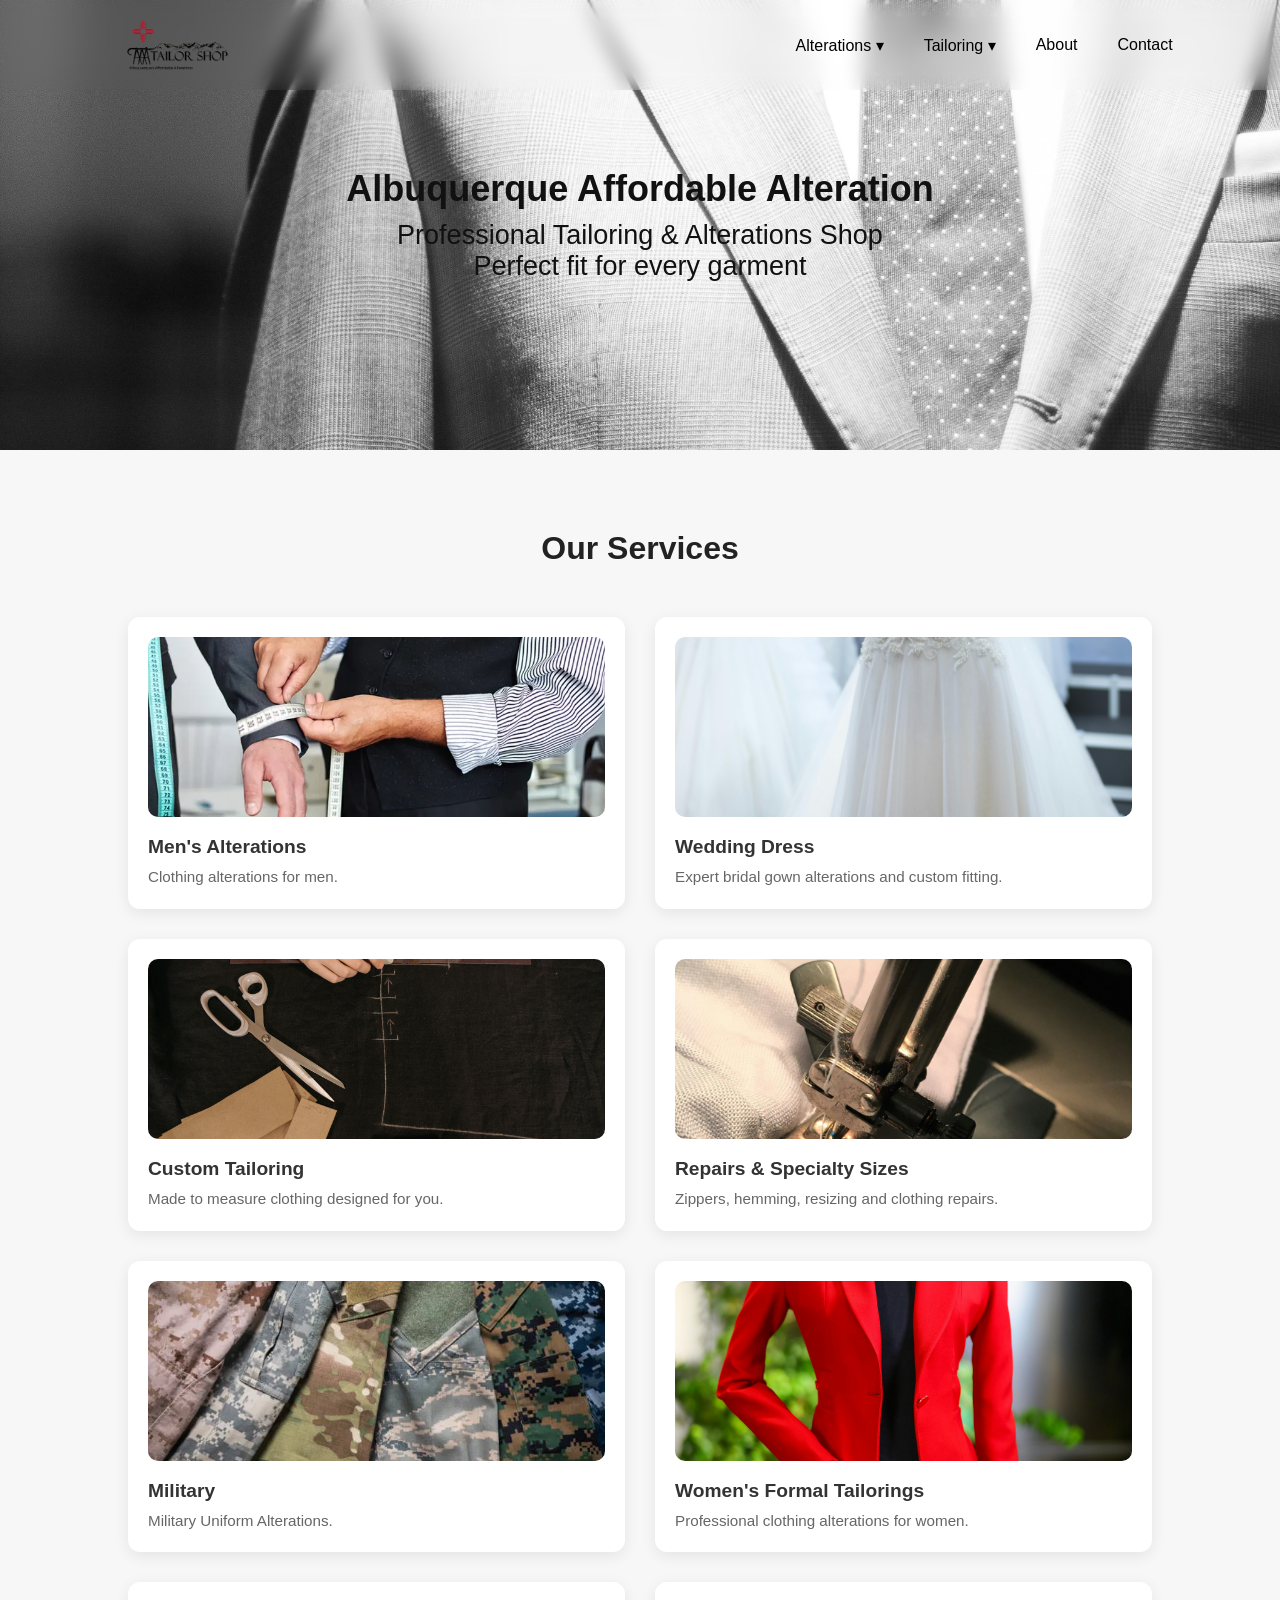
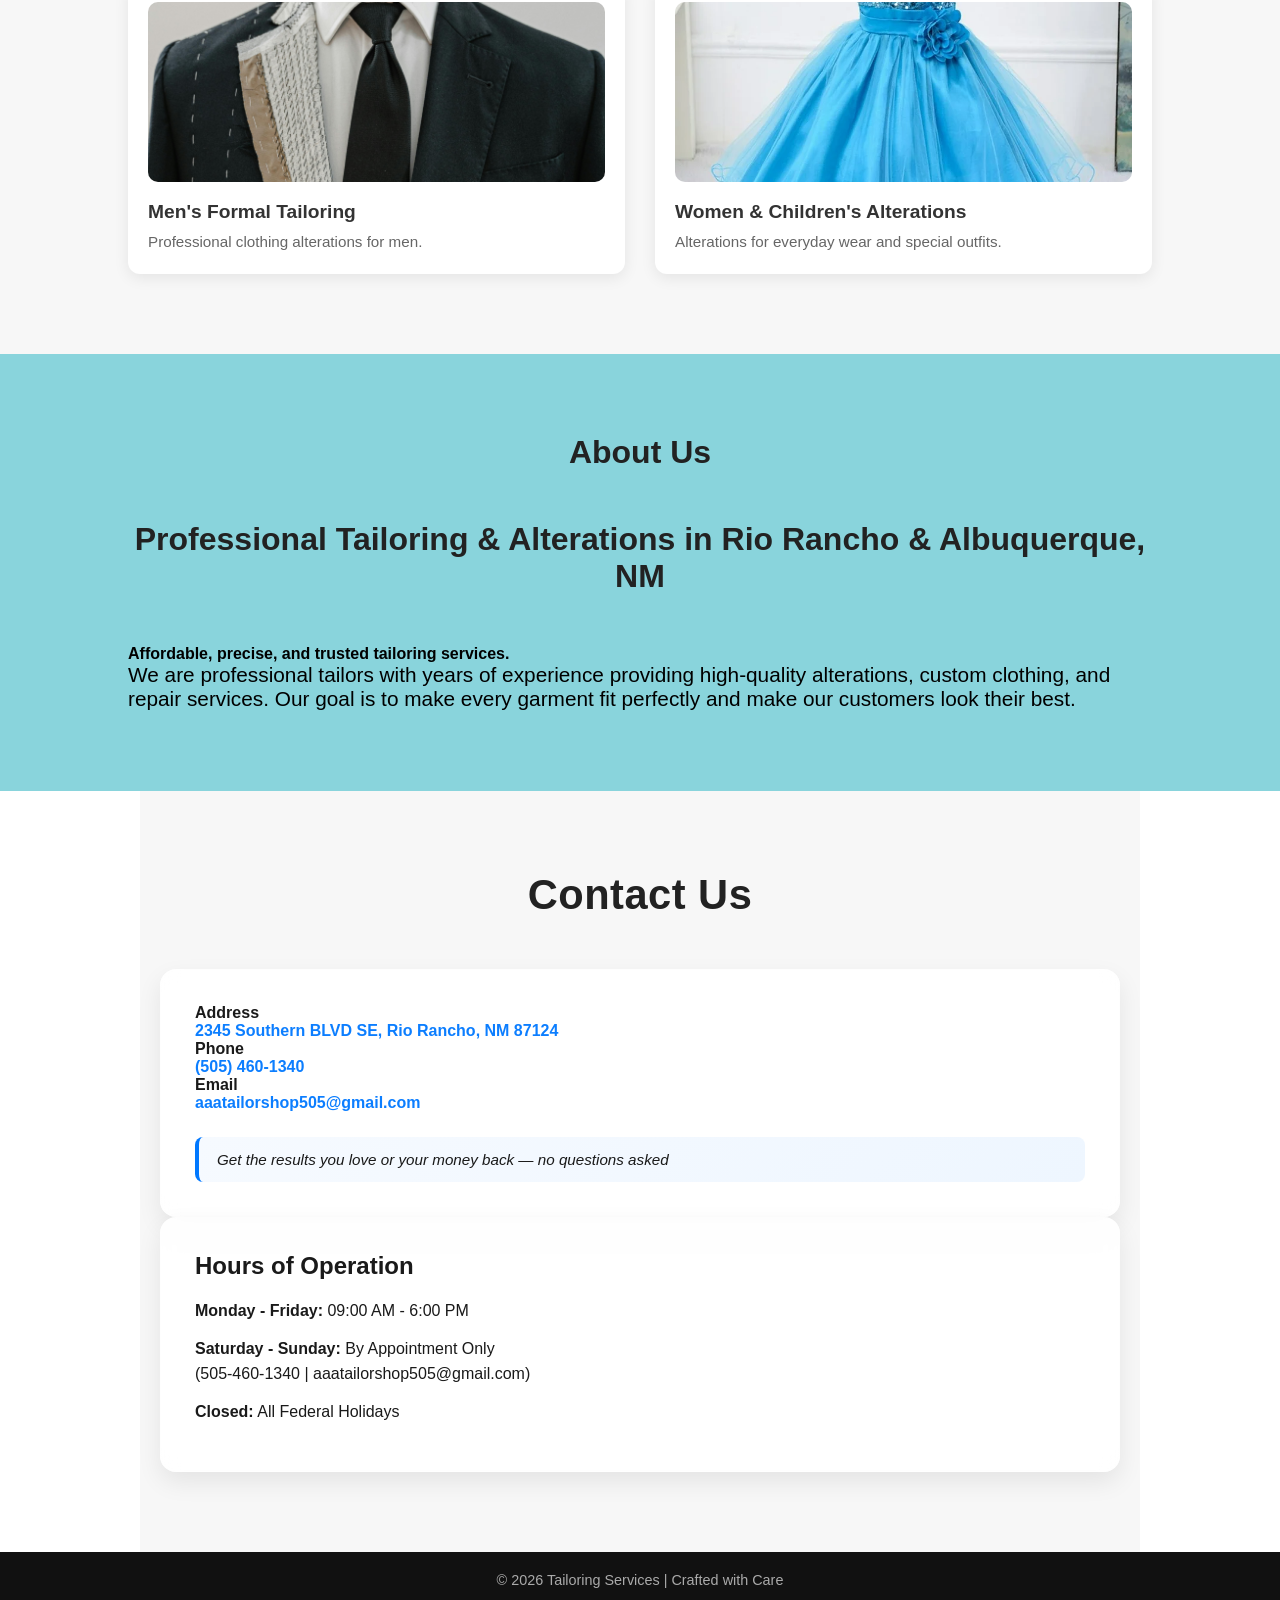
==== commit 01331d05: "adding new layout style in the css if the subpages, added logo." ====
--- a/index.html
+++ b/index.html
@@ -1,6 +1,19 @@
 <!DOCTYPE html>
 <html lang="en">
 <head>
+<meta name="description" content="AAA Tailor Shop in Rio Rancho, NM offers professional tailoring, alterations, wedding dress fitting, and military uniform services. Affordable, precise, and reliable.">
+
+<meta name="keywords" content="tailor Rio Rancho NM, alterations Albuquerque, wedding dress alterations NM, military uniform tailoring, custom clothing Rio Rancho">
+
+<meta name="author" content="AAA Tailor Shop">
+
+<meta name="robots" content="index, follow">
+
+<!-- Open Graph (for Google + social sharing) -->
+<meta property="og:title" content="AAA Tailor Shop | Tailoring & Alterations in Rio Rancho NM">
+<meta property="og:description" content="Affordable professional tailoring, alterations, and custom clothing in Rio Rancho & Albuquerque.">
+<meta property="og:type" content="website">
+
 <meta charset="UTF-8">
 <meta name="viewport" content="width=device-width, initial-scale=1.0">
 
@@ -16,8 +29,7 @@
 
 <header>
     <nav>
-
-        <h2 class="logo">AAA Tailor Shop</h2>
+    <a href="index.html" class="logo"></a>
 
         <div class="hamburger" id="hamburger" aria-label="Menu" role="button">
         <span></span>
@@ -56,7 +68,8 @@
 
 <section class="hero">
     <div class="hero-content">
-        <h2>Albuquerque’s Affordable Professional Tailoring & Alterations Shop</h2>
+        <h2>Albuquerque Affordable Alteration</h2>
+        <p>Professional Tailoring & Alterations Shop</p>
         <p>Perfect fit for every garment</p>
     </div>
 </section>
@@ -75,8 +88,8 @@
 
         <a href="mensAlterations.html" class="card">
             <img src="images/mensAlterationsTailor.png" alt="Men’s Alterations">
-            <h3>Men’s Alterations</h3>
-            <p>Military Uniform Alterations.</p>
+            <h3>Men's Alterations</h3>
+            <p>Clothing alterations for men.</p>
         </a>
 
         <a href="weddingAlterations.html" class="card">
@@ -88,7 +101,7 @@
         <a href="customClothing.html" class="card">
             <img src="images/customTailoring.png" alt="Custom Tailoring">
             <h3>Custom Tailoring</h3>
-            <p>Made-to-measure clothing designed for you.</p>
+            <p>Made to measure clothing designed for you.</p>
         </a>
 
         <a href="clothingRepairAndSpacialtySize.html" class="card">
@@ -105,20 +118,20 @@
 
         <a href="womensFormalTailoring.html" class="card">
             <img src="images/womenFormal.png" alt="Women’s Formal Tailorings">
-            <h3>Women’s Formal Tailorings</h3>
-            <p>Military Uniform Alterations.</p>
+            <h3>Women's Formal Tailorings</h3>
+            <p>Professional clothing alterations for women.</p>
         </a>
 
         <a href="mensFormalTailoring.html" class="card">
             <img src="images/menFormalTailoring.png" alt="Men’s Formal Tailoring">
-            <h3>Men’s Formal Tailoring</h3>
-            <p>Military Uniform Alterations.</p>
+            <h3>Men's Formal Tailoring</h3>
+            <p>Professional clothing alterations for men.</p>
         </a>
 
         <a href="womenAndChildrensAlteration.html" class="card">
-            <img src="images/womenAnd Child.png" alt="Women & Children’s Alterations">
-            <h3>Women & Children’s Alterations</h3>
-            <p>Military Uniform Alterations.</p>
+            <img src="images/womenAndChild.png" alt="Women & Children’s Alterations">
+            <h3>Women & Children's Alterations</h3>
+            <p>Alterations for everyday wear and special outfits.</p>
         </a>
 
     </div>
@@ -127,6 +140,8 @@
 <section id="about" class="section about">
 
     <h2>About Us</h2>
+    <h2>Professional Tailoring & Alterations in Rio Rancho & Albuquerque, NM</h2>
+    <h4>Affordable, precise, and trusted tailoring services.</h4>
 
     <p>
     We are professional tailors with years of experience providing
@@ -134,6 +149,7 @@
     Our goal is to make every garment fit perfectly and make our
     customers look their best.
     </p>
+    
 
 </section>
 
--- a/style.css
+++ b/style.css
@@ -122,6 +122,44 @@
 /* MOBILE MENU */
 
 @media (max-width:750px){
+    body{
+    background:#ffffff;
+    }
 
+    .hero::before{
+    background:rgba(0,0,0,0.45);
+    }
+
+    .hero h2,
+    .hero p{
+    color:#fff;
+    }
+
+    /* .hero{
+        height: 300px;
+        padding: 20px;
+    }
+
+    .hero h2{
+        font-size:24px;
+    }
+
+    .hero p{
+        font-size:18px;
+    } */
+
+    .section{
+        padding:50px 20px;
+    }
+
+    .card img{
+        height:150px;
+    }
+
+    .services{
+        display:grid;
+        grid-template-columns:repeat(auto-fit,minmax(280px,1fr));
+        gap:30px;
+    }
 
 }
--- a/header.css
+++ b/header.css
@@ -1,3 +1,7 @@
+html{
+    scroll-behavior:smooth;
+}
+
 /* --- HEADER BASE --- */
 header {
   position: fixed;
@@ -9,6 +13,23 @@
   backdrop-filter: blur(10px);
 }
 
+/* Logo inside h2 */
+.logo {
+    display: block;
+    width: 150px;      /* adjust width as needed */
+    height: 50px;      /* adjust height as needed */
+    background-image: url('images/new/Logo/aaatailorlogo.png');
+    background-size: contain;
+    background-repeat: no-repeat;
+    background-position: center;
+}
+
+.logo:hover {
+    opacity: 0.9;
+    transform: scale(1.05);
+    transition: 0.3s ease;
+}
+
 /* NAVBAR */
 nav {
   display: flex;
@@ -20,7 +41,7 @@
 
 /* SCROLL EFFECT */
 header.scrolled {
-  background: rgba(0, 0, 0, 0.075);
+  background: rgba(255, 255, 255, 0.263);
   backdrop-filter: blur(10px);
   box-shadow: 0 4px 20px rgba(0, 0, 0, 0.3);
 }
@@ -189,6 +210,11 @@
     right: 0;
   }
 
+  .logo {
+    width: 120px;
+    height: 40px;
+  }
+
   .menu a {
     font-size: 18px;
     color: white;
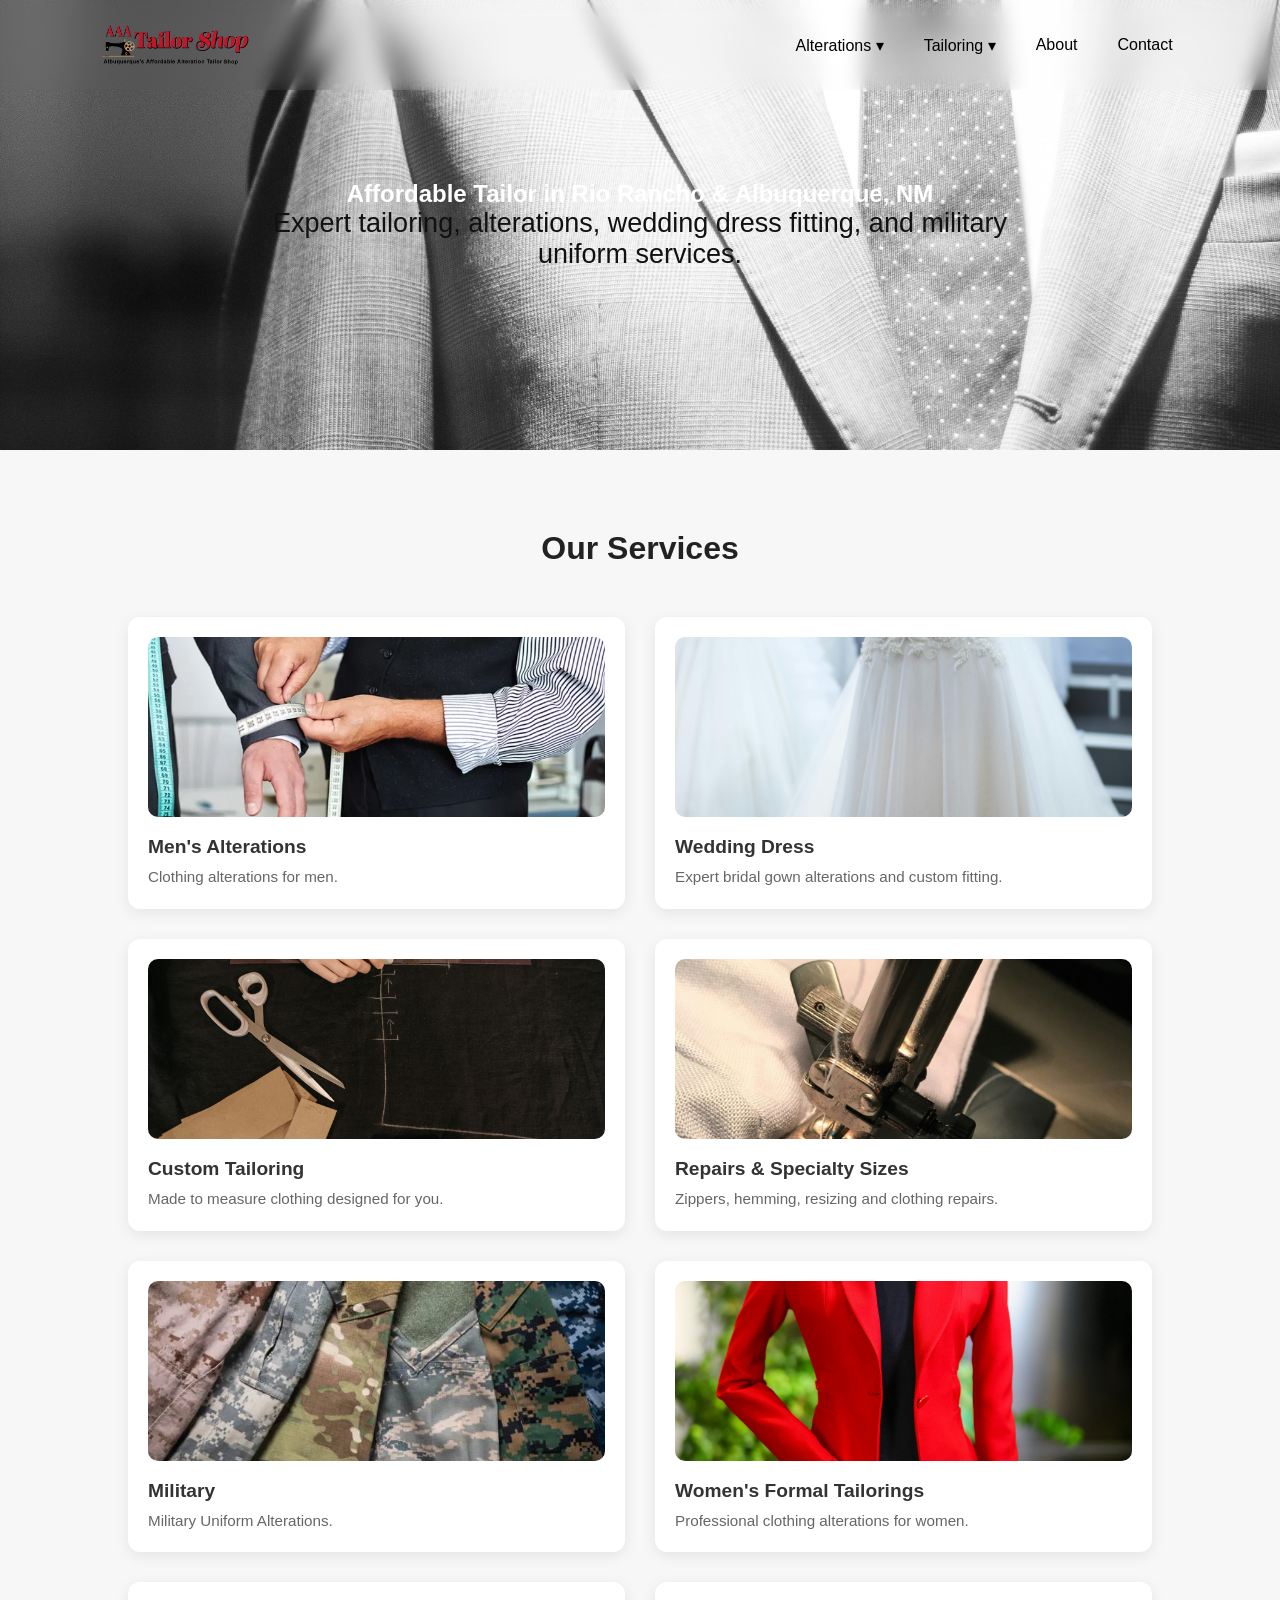
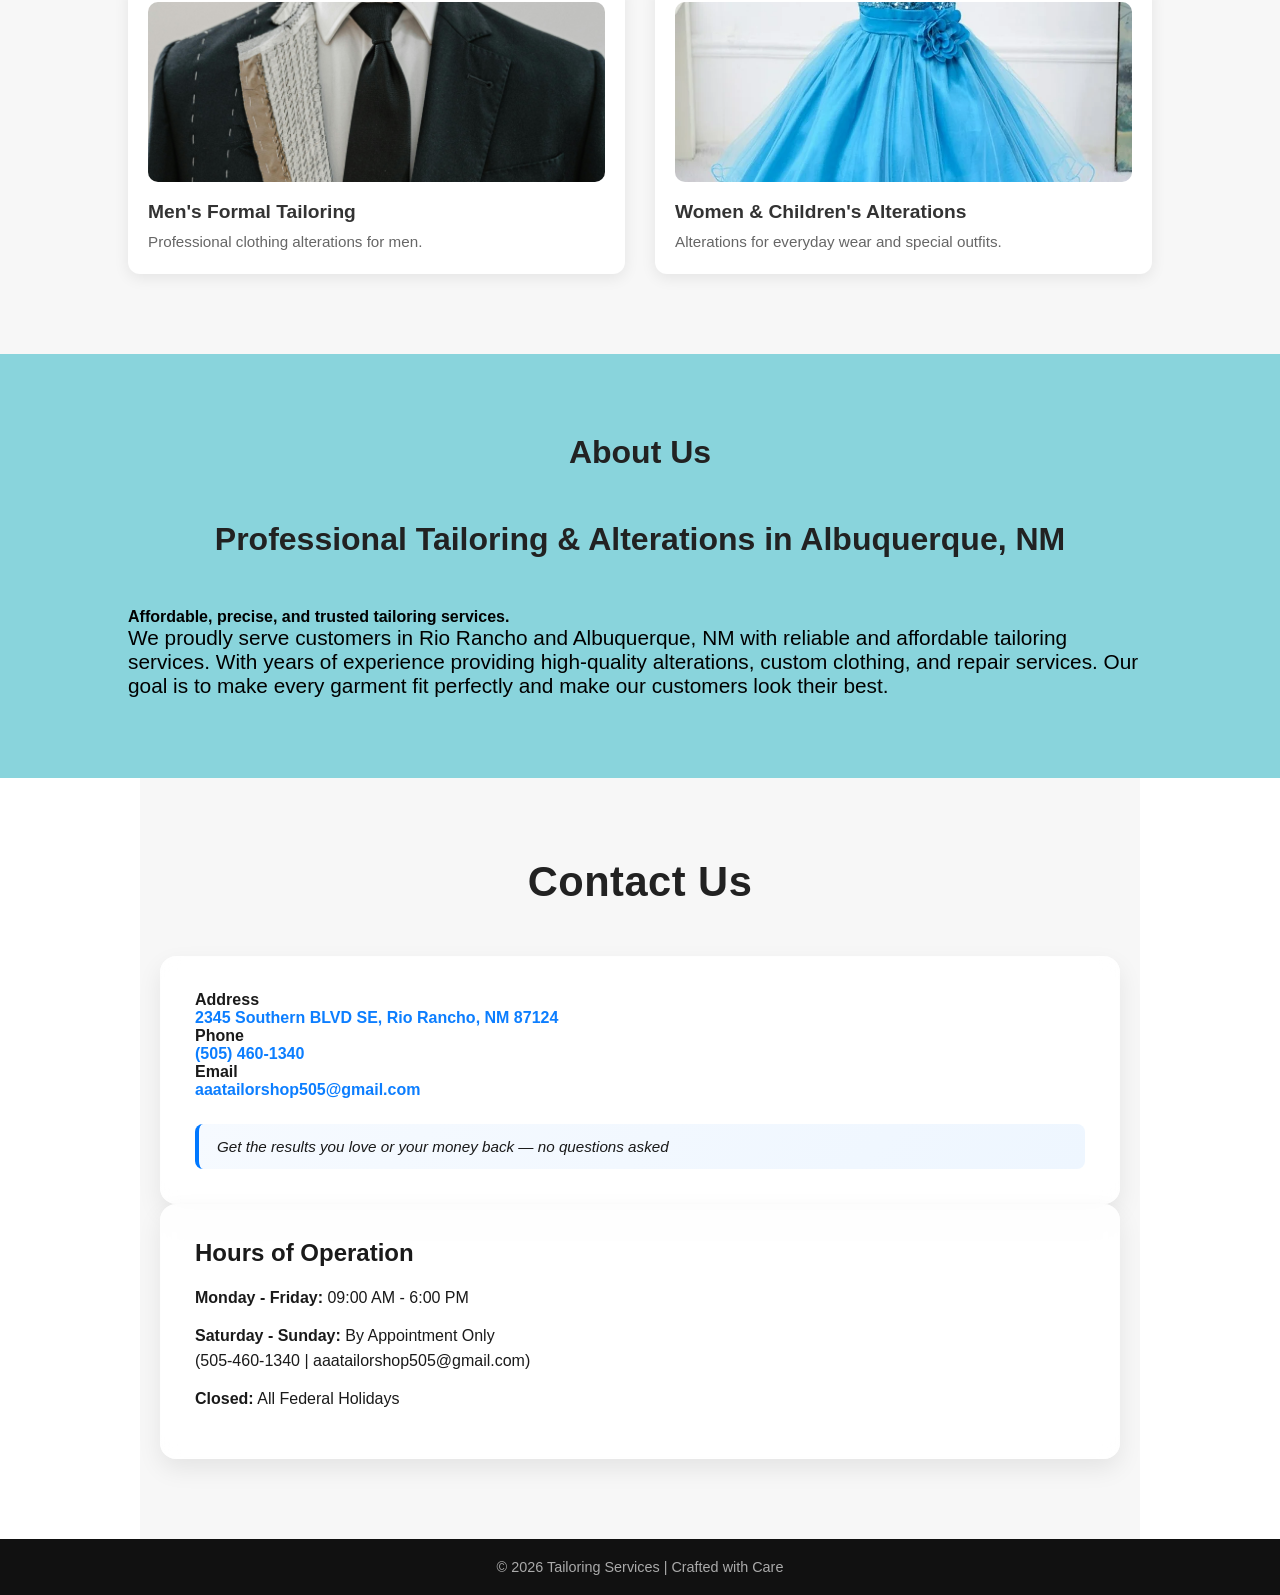
==== commit d21255bf: "update" ====
--- a/index.html
+++ b/index.html
@@ -1,23 +1,49 @@
 <!DOCTYPE html>
 <html lang="en">
 <head>
+<title>Tailor in Rio Rancho & Albuquerque, NM | AAA Tailor Shop</title>
+
+<meta name="robots" content="index, follow">
+<link rel="canonical" href="https://www.aaatailorshop.com/">
 <meta name="description" content="AAA Tailor Shop in Rio Rancho, NM offers professional tailoring, alterations, wedding dress fitting, and military uniform services. Affordable, precise, and reliable.">
-
 <meta name="keywords" content="tailor Rio Rancho NM, alterations Albuquerque, wedding dress alterations NM, military uniform tailoring, custom clothing Rio Rancho">
-
 <meta name="author" content="AAA Tailor Shop">
 
-<meta name="robots" content="index, follow">
-
-<!-- Open Graph (for Google + social sharing) -->
+<!-- Open Graph -->
 <meta property="og:title" content="AAA Tailor Shop | Tailoring & Alterations in Rio Rancho NM">
 <meta property="og:description" content="Affordable professional tailoring, alterations, and custom clothing in Rio Rancho & Albuquerque.">
 <meta property="og:type" content="website">
+<meta property="og:image" content="https://www.aaatailorshop.com/images/logonew.png">
+
+<!-- Twitter -->
+<meta name="twitter:card" content="summary_large_image">
+<meta name="twitter:title" content="AAA Tailor Shop | Rio Rancho Tailor">
+<meta name="twitter:description" content="Affordable tailoring and alterations in Rio Rancho & Albuquerque.">
+<meta name="twitter:image" content="https://www.aaatailorshop.com/images/logonew.png">
+
+<!-- Schema -->
+<script type="application/ld+json">
+{
+ "@context": "https://schema.org",
+ "@type": "LocalBusiness",
+ "name": "AAA Tailor Shop",
+ "image": "https://www.aaatailorshop.com/images/logo.png",
+ "telephone": "+1-505-460-1340",
+ "address": {
+   "@type": "PostalAddress",
+   "streetAddress": "2345 Southern Blvd SE",
+   "addressLocality": "Rio Rancho",
+   "addressRegion": "NM",
+   "postalCode": "87124",
+   "addressCountry": "US"
+ },
+ "openingHours": "Mo-Fr 09:00-18:00",
+ "url": "https://www.aaatailorshop.com"
+}
+</script>
 
 <meta charset="UTF-8">
 <meta name="viewport" content="width=device-width, initial-scale=1.0">
-
-<title>AAA Tailor Shop</title>
 
 <link rel="stylesheet" href="style.css">
 <link rel="stylesheet" href="header.css">
@@ -68,9 +94,10 @@
 
 <section class="hero">
     <div class="hero-content">
-        <h2>Albuquerque Affordable Alteration</h2>
-        <p>Professional Tailoring & Alterations Shop</p>
-        <p>Perfect fit for every garment</p>
+        <!-- <h2>Albuquerque Affordable Alteration</h2> -->
+        <h1>Affordable Tailor in Rio Rancho & Albuquerque, NM</h1>
+        <!-- <p>Professional Tailoring & Alterations Shop</p> -->
+        <p>Expert tailoring, alterations, wedding dress fitting, and military uniform services.</p>
     </div>
 </section>
 
@@ -87,49 +114,49 @@
         </a> -->
 
         <a href="mensAlterations.html" class="card">
-            <img src="images/mensAlterationsTailor.png" alt="Men’s Alterations">
+            <img src="images/mensAlterationsTailor.png" alt="Men's clothing alterations in Rio Rancho NM">
             <h3>Men's Alterations</h3>
             <p>Clothing alterations for men.</p>
         </a>
 
         <a href="weddingAlterations.html" class="card">
-            <img src="images/weddingDress.png" alt="Wedding Dress">
+            <img src="images/weddingDress.png" alt="Wedding Dress Alterations in Albuquerque, NM">
             <h3>Wedding Dress</h3>
             <p>Expert bridal gown alterations and custom fitting.</p>
         </a>
 
         <a href="customClothing.html" class="card">
-            <img src="images/customTailoring.png" alt="Custom Tailoring">
+            <img src="images/customTailoring.png" alt="Custom Tailoring in Rio Rancho & Albuquerque, NM">
             <h3>Custom Tailoring</h3>
             <p>Made to measure clothing designed for you.</p>
         </a>
 
         <a href="clothingRepairAndSpacialtySize.html" class="card">
-            <img src="images/repairsandSpecialtySize.png" alt="Repairs & Specialty Sizes">
+            <img src="images/repairsandSpecialtySize.png" alt="Repairs & Specialty Sizes Alterations in Albuquerque, NM">
             <h3>Repairs & Specialty Sizes</h3>
             <p>Zippers, hemming, resizing and clothing repairs.</p>
         </a>
 
         <a href="militaryUniformAlterations.html" class="card">
-            <img src="images/militaryIndexPic.png" alt="Military">
+            <img src="images/militaryIndexPic.png" alt="Military Alterations in Albuquerque, NM">
             <h3>Military</h3>
             <p>Military Uniform Alterations.</p>
         </a>
 
         <a href="womensFormalTailoring.html" class="card">
-            <img src="images/womenFormal.png" alt="Women’s Formal Tailorings">
+            <img src="images/womenFormal.png" alt="Women Formal Tailorings in Albuquerque and Rio Rancho, NM">
             <h3>Women's Formal Tailorings</h3>
             <p>Professional clothing alterations for women.</p>
         </a>
 
         <a href="mensFormalTailoring.html" class="card">
-            <img src="images/menFormalTailoring.png" alt="Men’s Formal Tailoring">
+            <img src="images/menFormalTailoring.png" alt="Men's Formal Tailoring Alterations in Albuquerque, NM">
             <h3>Men's Formal Tailoring</h3>
             <p>Professional clothing alterations for men.</p>
         </a>
 
         <a href="womenAndChildrensAlteration.html" class="card">
-            <img src="images/womenAndChild.png" alt="Women & Children’s Alterations">
+            <img src="images/womenAndChild.png" alt="Women & Children's Alterations in Albuquerque, NM">
             <h3>Women & Children's Alterations</h3>
             <p>Alterations for everyday wear and special outfits.</p>
         </a>
@@ -140,12 +167,12 @@
 <section id="about" class="section about">
 
     <h2>About Us</h2>
-    <h2>Professional Tailoring & Alterations in Rio Rancho & Albuquerque, NM</h2>
+    <h2>Professional Tailoring & Alterations in Albuquerque, NM</h2>
     <h4>Affordable, precise, and trusted tailoring services.</h4>
 
     <p>
-    We are professional tailors with years of experience providing
-    high-quality alterations, custom clothing, and repair services.
+    We proudly serve customers in Rio Rancho and Albuquerque, NM with reliable and affordable tailoring services.
+    With years of experience providing high-quality alterations, custom clothing, and repair services.
     Our goal is to make every garment fit perfectly and make our
     customers look their best.
     </p>
@@ -201,4 +228,6 @@
 </footer>
 
 </body>
-</html>+</html>
+
+<!-- Add review schema correctly into your exact code -->
--- a/header.css
+++ b/header.css
@@ -16,9 +16,9 @@
 /* Logo inside h2 */
 .logo {
     display: block;
-    width: 150px;      /* adjust width as needed */
-    height: 50px;      /* adjust height as needed */
-    background-image: url('images/new/Logo/aaatailorlogo.png');
+    width: 150px;
+    height: 50px;
+    background-image: url('images/logonew.png');
     background-size: contain;
     background-repeat: no-repeat;
     background-position: center;
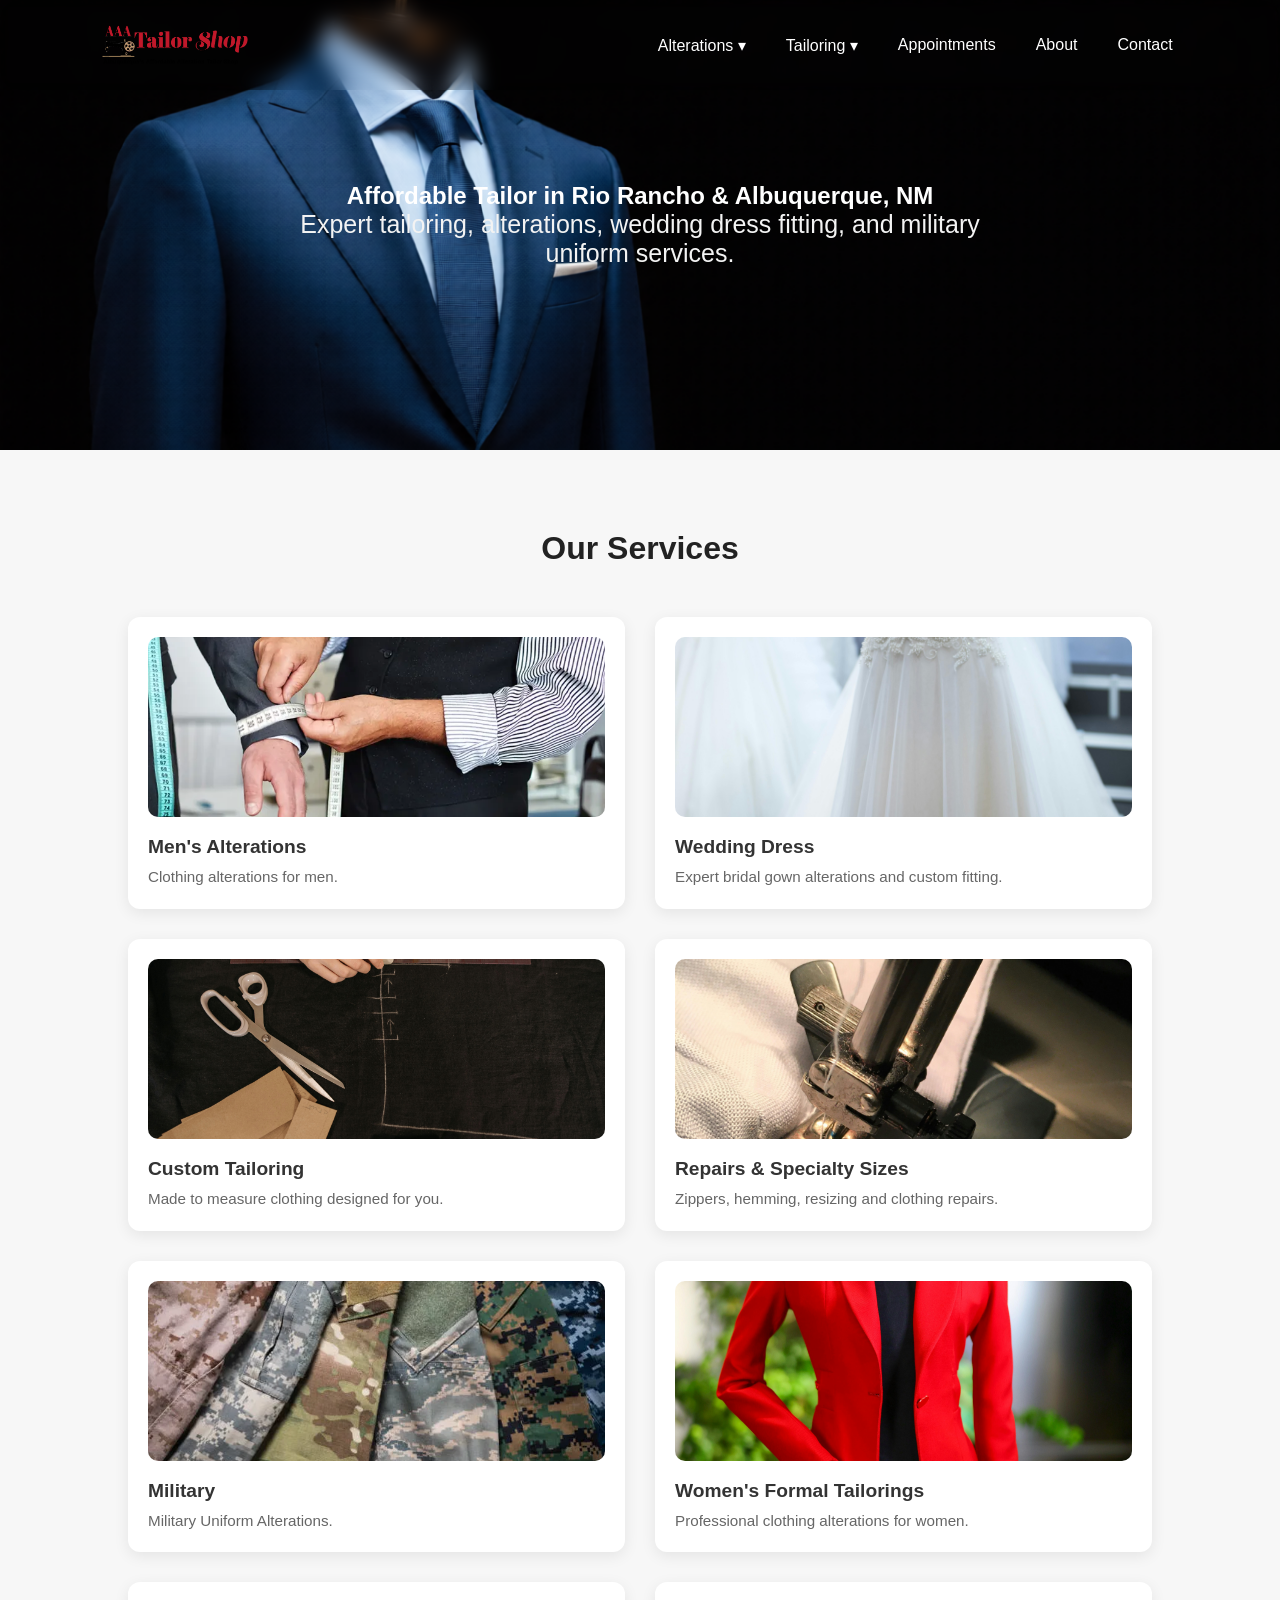
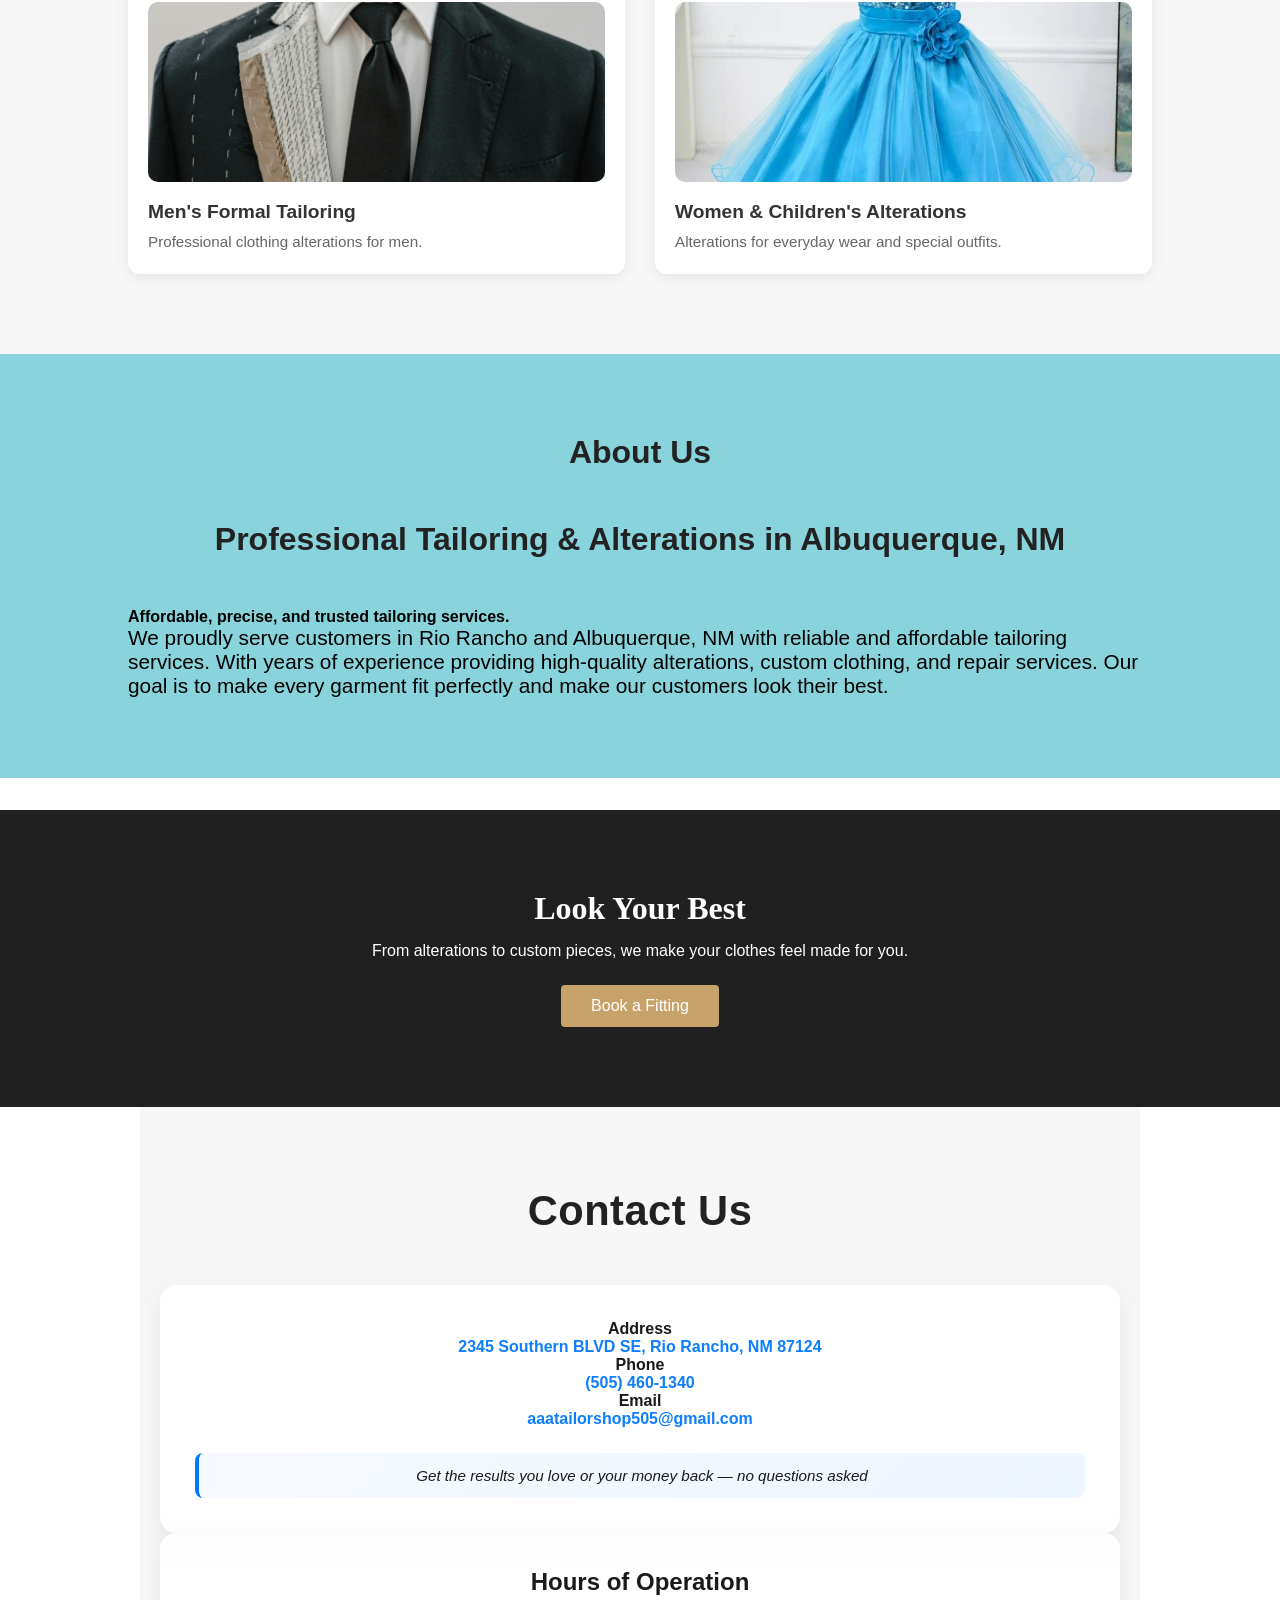
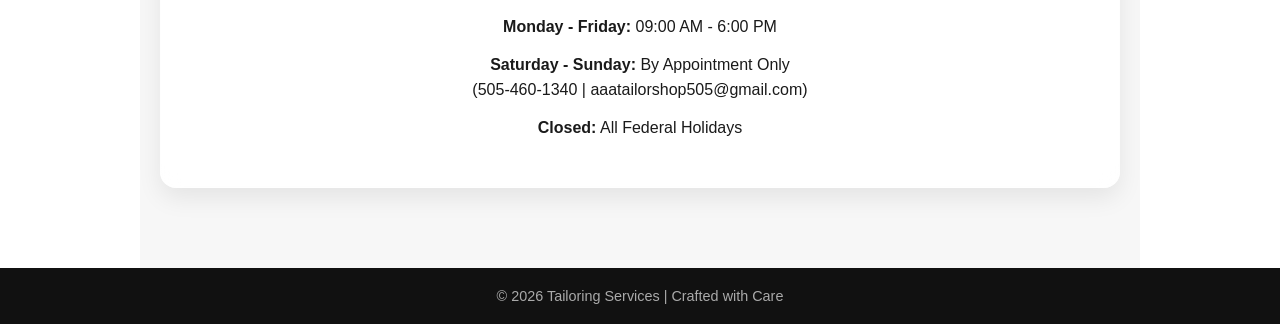
==== commit 46af0cea: "adding new booking updates" ====
--- a/index.html
+++ b/index.html
@@ -86,6 +86,7 @@
                     <li><a href="womensFormalTailoring.html">Women's Formal Tailoring</a></li>
                 </ul>
             </li>
+            <li><a href="bookingPlanB.html">Appointments</a></li>
             <li><a href="about.html">About</a></li>
             <li><a href="contact.html">Contact</a></li>
         </ul>
@@ -94,12 +95,23 @@
 
 <section class="hero">
     <div class="hero-content">
-        <!-- <h2>Albuquerque Affordable Alteration</h2> -->
         <h1>Affordable Tailor in Rio Rancho & Albuquerque, NM</h1>
-        <!-- <p>Professional Tailoring & Alterations Shop</p> -->
         <p>Expert tailoring, alterations, wedding dress fitting, and military uniform services.</p>
     </div>
 </section>
+<!-- <section class="hero">
+    <iframe 
+        src="https://www.youtube.com/embed/RFFPS-TwXBI?autoplay=1&mute=1&controls=0&loop=1&playlist=RFFPS-TwXBI"
+        frameborder="0"
+        allow="autoplay; fullscreen"
+        class="hero-video">
+    </iframe>
+
+    <div class="hero-content">
+        <h1>Affordable Tailor in Rio Rancho & Albuquerque, NM</h1>
+        <p>Expert tailoring, alterations, wedding dress fitting, and military uniform services.</p>
+    </div>
+</section> -->
 
 <section id="services" class="section">
 
@@ -179,7 +191,14 @@
     
 
 </section>
-
+<section class="cta">
+    <h2>Look Your Best</h2>
+    <p>
+        From alterations to custom pieces, we make your clothes feel made for you.
+    </p>
+    <!-- <a href="bookingPage.html" class="btn">Book a Fitting</a> -->
+     <a href="bookingPlanB.html" class="btn">Book a Fitting</a>
+</section>
 <section id="contact" class="section contact">
 
     <h2>Contact Us</h2>
@@ -221,6 +240,7 @@
     </div>
 
 </section>
+
 <script src="script.js"></script>
 
 <footer>
--- a/style.css
+++ b/style.css
@@ -9,11 +9,37 @@
 font-family:Arial, Helvetica, sans-serif;
 background:#ffffff18;
 }
+/* .hero {
+  position: relative;
+  height: 450px;
+  overflow: hidden;
+  display: flex;
+  align-items: center;
+  justify-content: center;
+  text-align: center;
+  color: white;
+}
+
+.hero-video {
+  position: absolute;
+  top: 50%;
+  left: 50%;
+  width: 177.77vh;
+  height: 100vh;
+  transform: translate(-50%, -50%);
+  pointer-events: none;
+  z-index: -1;
+}
+
+.hero-content {
+  position: relative;
+  z-index: 1;
+} */
 
 /* HERO (so nav sits on top nicely) */
 .hero{
 position: relative;
-background: url("images/suit.png") center/cover no-repeat;
+background: url("images/tailor\ shop\ men\ suite\ blue.png") center/cover no-repeat;
 height: 450px;
 display: flex;
 align-items: center;
@@ -22,7 +48,6 @@
 color: white;
 }
 
-/* dark overlay so text is readable */
 
 .hero::before{
 content:"";
@@ -39,7 +64,6 @@
 z-index: 2;
 max-width:800px;
 padding:20px;
-/* background:rgba(13, 13, 13, 0.062); */
 }
 
 .hero h2{
@@ -49,8 +73,8 @@
 }
 
 .hero p{
-font-size:27px;
-color: #111;
+font-size:25px;
+color: #f3f3f3;
 }
 
 .section{
@@ -119,6 +143,40 @@
     font-size: 1.3rem;
 }
 
+/* CTA */
+
+.cta{
+text-align:center;
+margin-top: 2rem;
+padding:80px 20px;
+background:#181818f6;
+color:white;
+}
+
+.cta h2{
+font-family:'Playfair Display', serif;
+font-size:2rem;
+margin-bottom:15px;
+}
+
+.cta p{
+margin-bottom:25px;
+}
+
+.btn{
+display:inline-block;
+padding:12px 30px;
+background:#c7a26a;
+color:white;
+text-decoration:none;
+border-radius:4px;
+transition:0.3s;
+}
+
+.btn:hover{
+background:#a8834e;
+}
+
 /* MOBILE MENU */
 
 @media (max-width:750px){
--- a/header.css
+++ b/header.css
@@ -75,11 +75,14 @@
 
 .menu a {
   text-decoration: none;
-  color: rgb(0, 0, 0);
+  color: rgb(255, 255, 255);
   font-weight: 500;
   font-size: 16px;
   padding: 8px 5px;
   transition: 0.3s;
+}
+header.scrolled .menu a{
+  color: rgb(0, 0, 0);
 }
 
 .menu a:hover {
@@ -98,9 +101,13 @@
 .hamburger span {
   width: 28px;
   height: 3px;
-  background: rgb(0, 0, 0);
+  background: rgb(239, 239, 239);
   border-radius: 3px;
   transition: 0.35s;
+}
+
+header.scrolled .hamburger span {
+    background: rgb(0, 0, 0);
 }
 
 /* HAMBURGER ANIMATION TO X */
@@ -172,6 +179,18 @@
   border-bottom: 1px solid rgba(0, 0, 0, 0.05);
 }
 
+header.scrolled .submenu{
+  background: rgba(226, 226, 226, 0.718);
+  border-radius: 12px;
+  border: 1px solid rgba(0, 0, 0, 0.06);
+  box-shadow: 0 20px 45px rgba(0, 0, 0, 0.15); 
+}
+header.scrolled .submenu a:hover {
+  background: rgba(1, 1, 1, 0.402);
+  color: #f8c027;
+  padding-left: 22px;
+}
+
 /* --- DESKTOP HOVER ON LINK --- */
 @media (min-width: 751px) {
   .dropdown:hover > a,
@@ -251,8 +270,24 @@
     font-size: 17px;
   }
 
+  header.scrolled .menu a{
+    color: rgb(244, 244, 244);
+  }
+
   .dropdown.active .submenu {
     max-height: 500px;
+  }
+
+  header.scrolled .submenu{
+    background: rgba(32, 32, 32, 0.032);
+    border-radius: 12px;
+    border: 1px solid rgba(0, 0, 0, 0.06);
+    box-shadow: 0 20px 45px rgba(0, 0, 0, 0.15); 
+  }
+  header.scrolled .submenu a:hover {
+    background: rgba(1, 1, 1, 0.402);
+    color: #f8c027;
+    padding-left: 22px;
   }
 
   body.menu-open {
--- a/footer.css
+++ b/footer.css
@@ -23,6 +23,7 @@
 display:grid;
 grid-template-columns:1fr 1fr;
 gap:30px;
+justify-items: center;
 }
 
 /* CARDS */
@@ -34,13 +35,14 @@
 backdrop-filter:blur(10px);
 
 border-radius:16px;
-
+text-align: center;
 padding:35px;
 
 box-shadow:
 0 10px 25px rgba(0,0,0,0.08);
 
 transition:all .25s ease;
+
 }
 
 .contact-card:hover,
@@ -57,6 +59,9 @@
 gap:15px;
 margin-bottom:18px;
 align-items:flex-start;
+
+justify-content: center;
+text-align: center;
 }
 
 .icon{
@@ -72,6 +77,11 @@
 text-decoration:none;
 border-bottom:2px solid transparent;
 transition:all .2s ease;
+}
+/* Center text blocks inside cards */
+.contact-card p,
+.hours-card li {
+  text-align: center;
 }
 
 #contact a:hover{
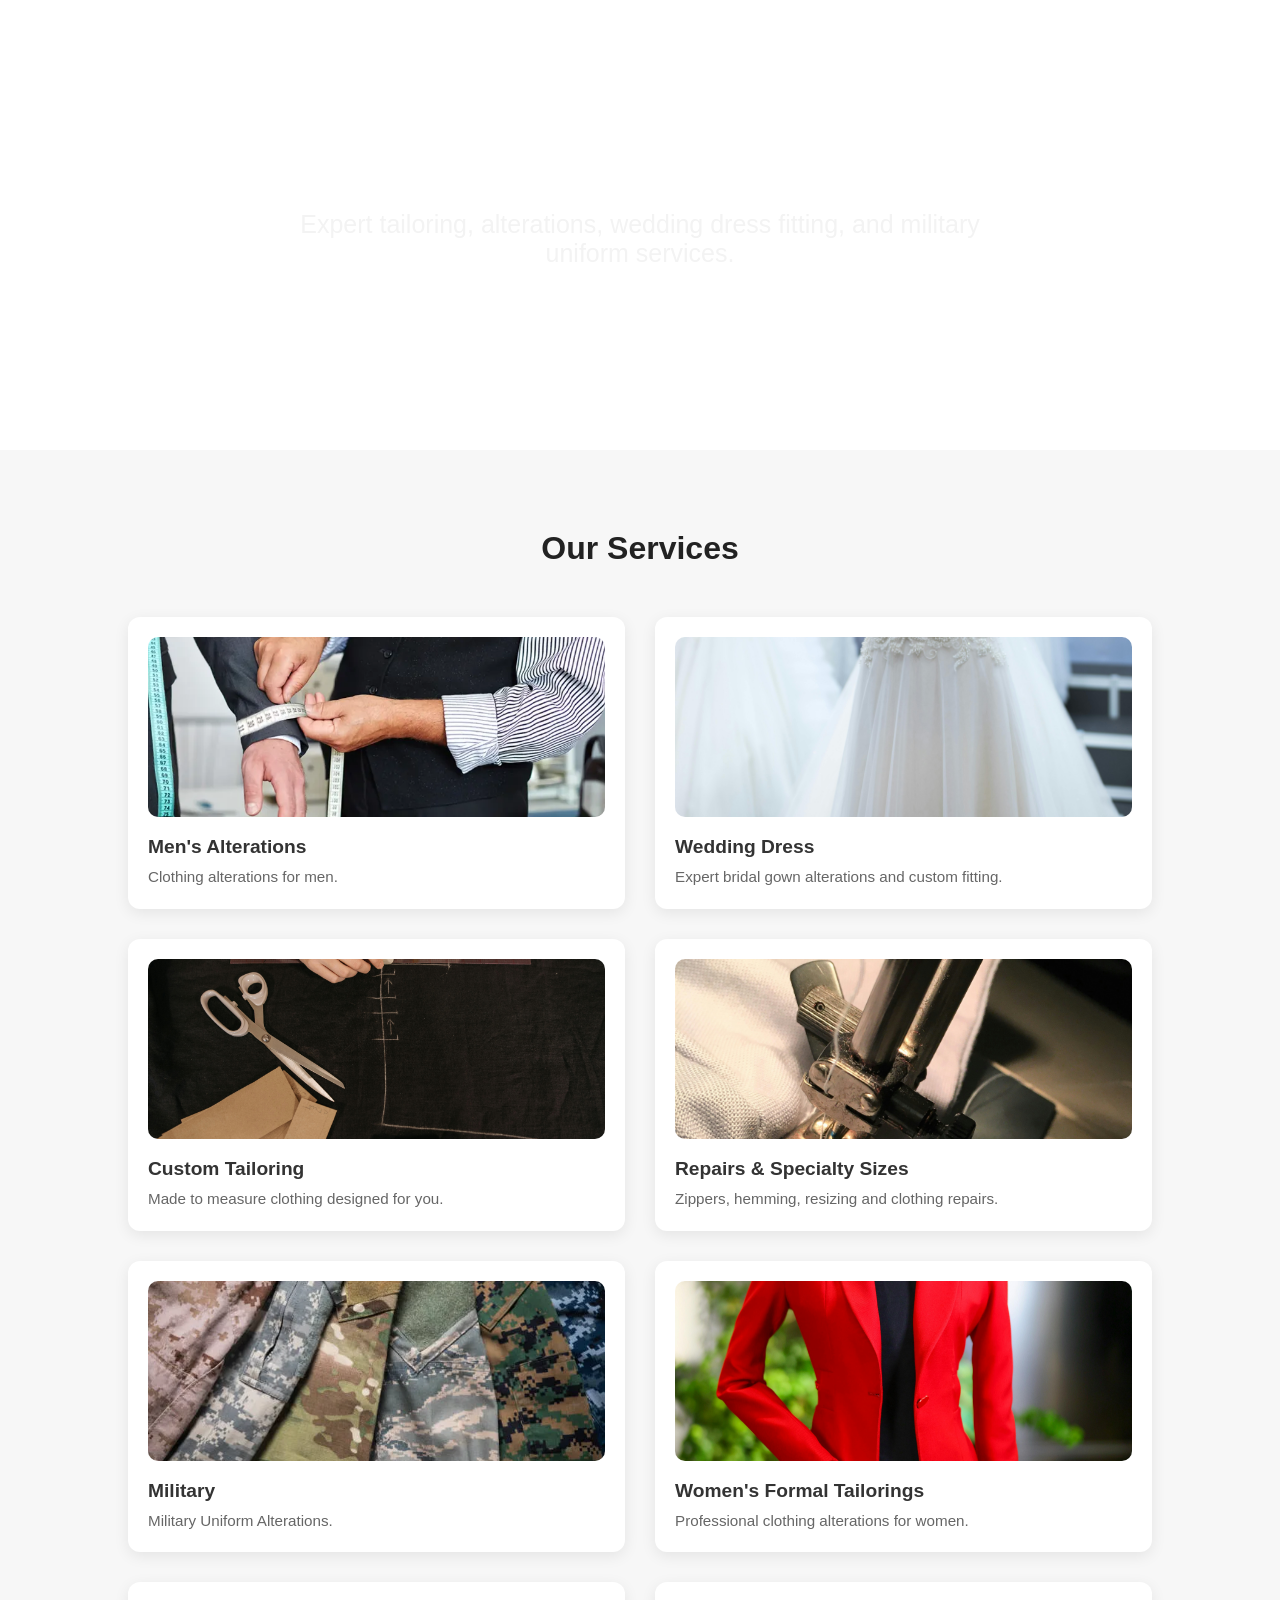
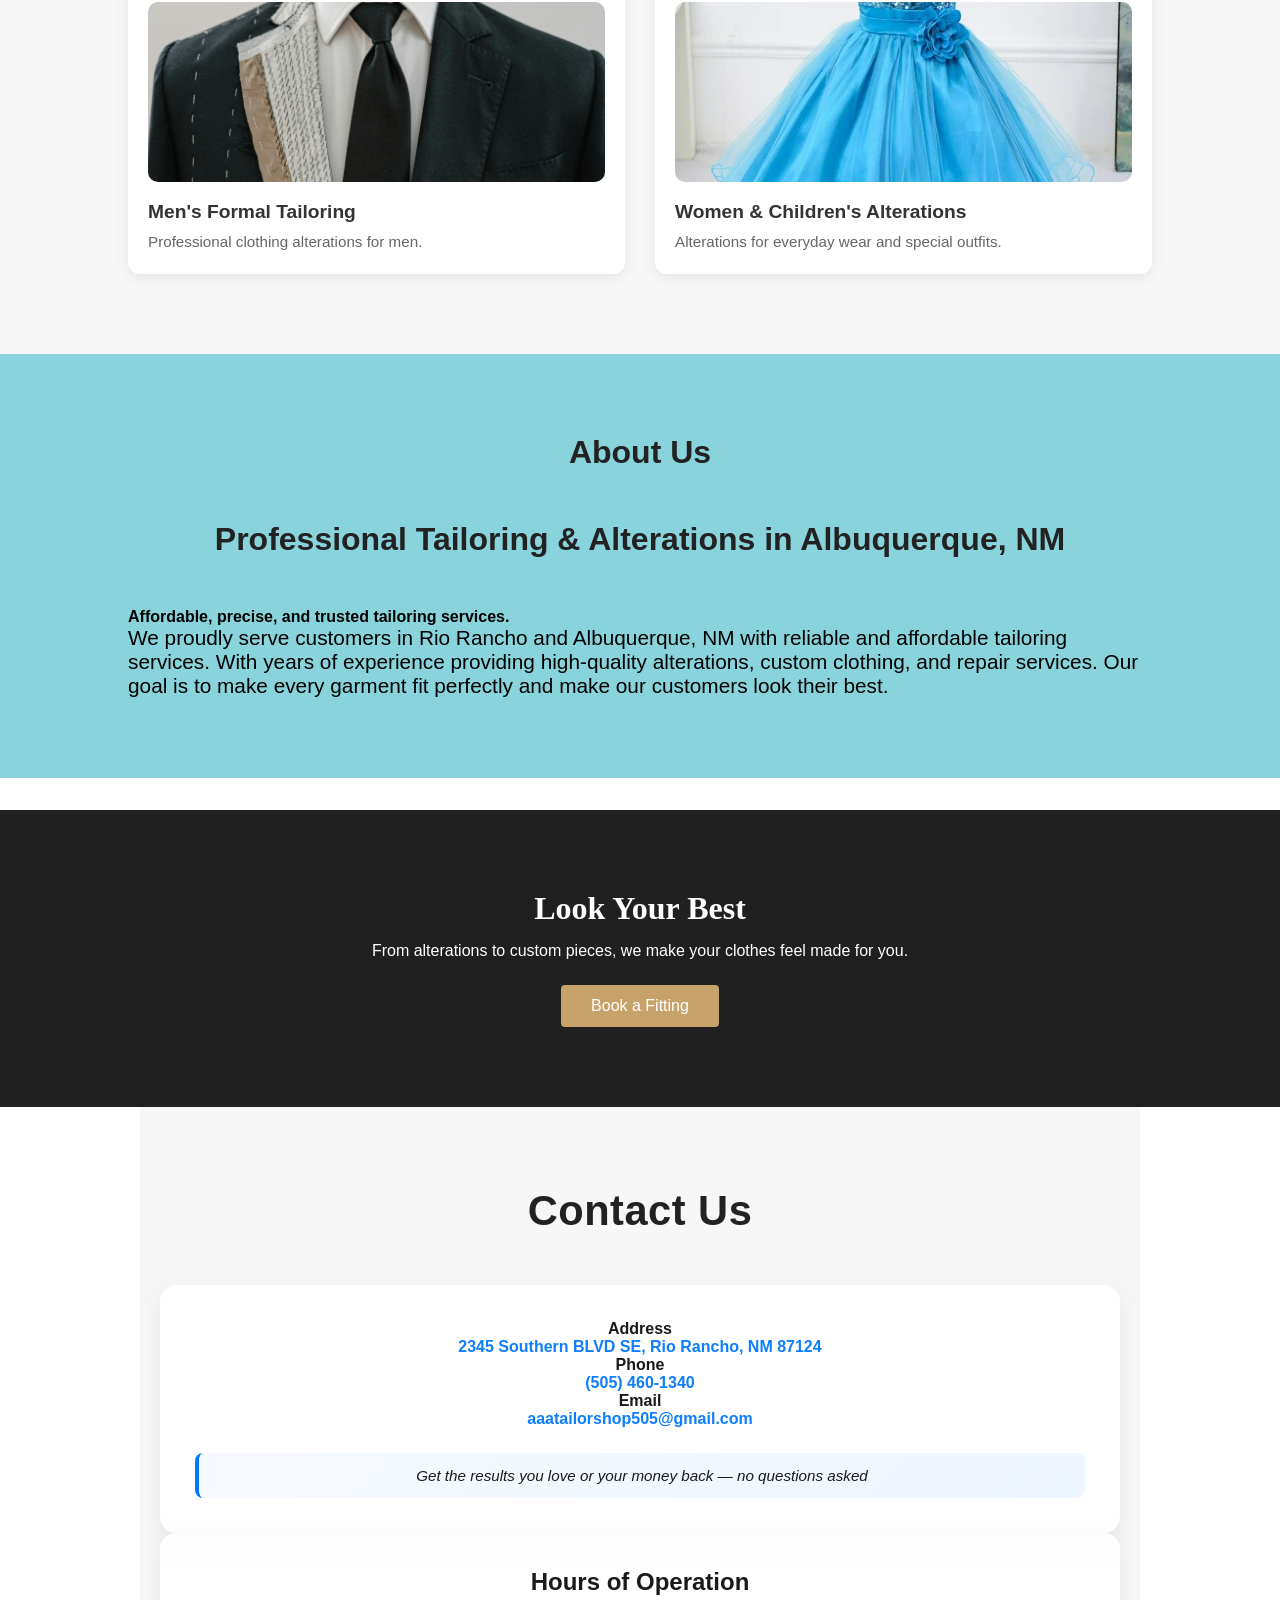
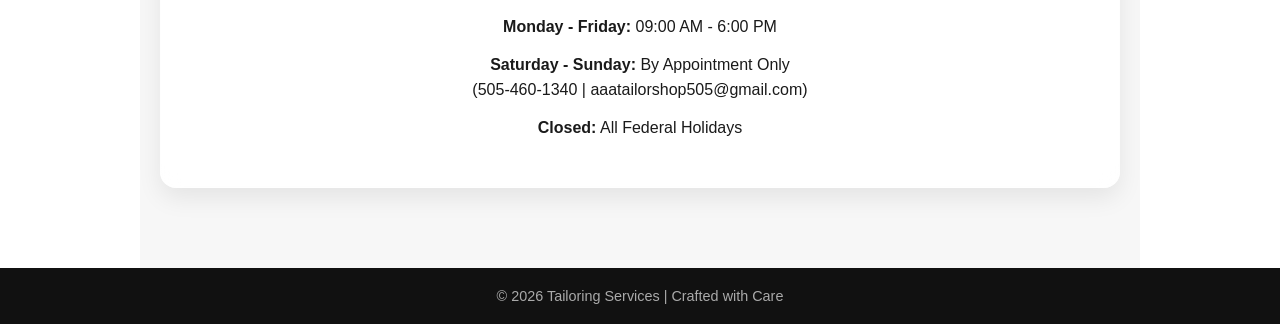
==== commit 204ace78: "adding code to bing.cim AI" ====
--- a/index.html
+++ b/index.html
@@ -3,6 +3,7 @@
 <head>
 <title>Tailor in Rio Rancho & Albuquerque, NM | AAA Tailor Shop</title>
 
+<meta name="msvalidate.01" content="290165398902F85DFCA45A9EB919EC73" />
 <meta name="robots" content="index, follow">
 <link rel="canonical" href="https://www.aaatailorshop.com/">
 <meta name="description" content="AAA Tailor Shop in Rio Rancho, NM offers professional tailoring, alterations, wedding dress fitting, and military uniform services. Affordable, precise, and reliable.">
@@ -44,6 +45,11 @@
 
 <meta charset="UTF-8">
 <meta name="viewport" content="width=device-width, initial-scale=1.0">
+<link rel="icon" href="images/favicon.ico" type="favicon.ico">
+<link rel="apple-touch-icon" sizes="180x180" href="images/apple-touch-icon.png">
+<link rel="icon" type="image/png" sizes="32x32" href="images/favicon-32x32.png">
+<link rel="icon" type="image/png" sizes="16x16" href="images/favicon-16x16.png">
+<link rel="manifest" href="imges/site.webmanifest">
 
 <link rel="stylesheet" href="style.css">
 <link rel="stylesheet" href="header.css">
